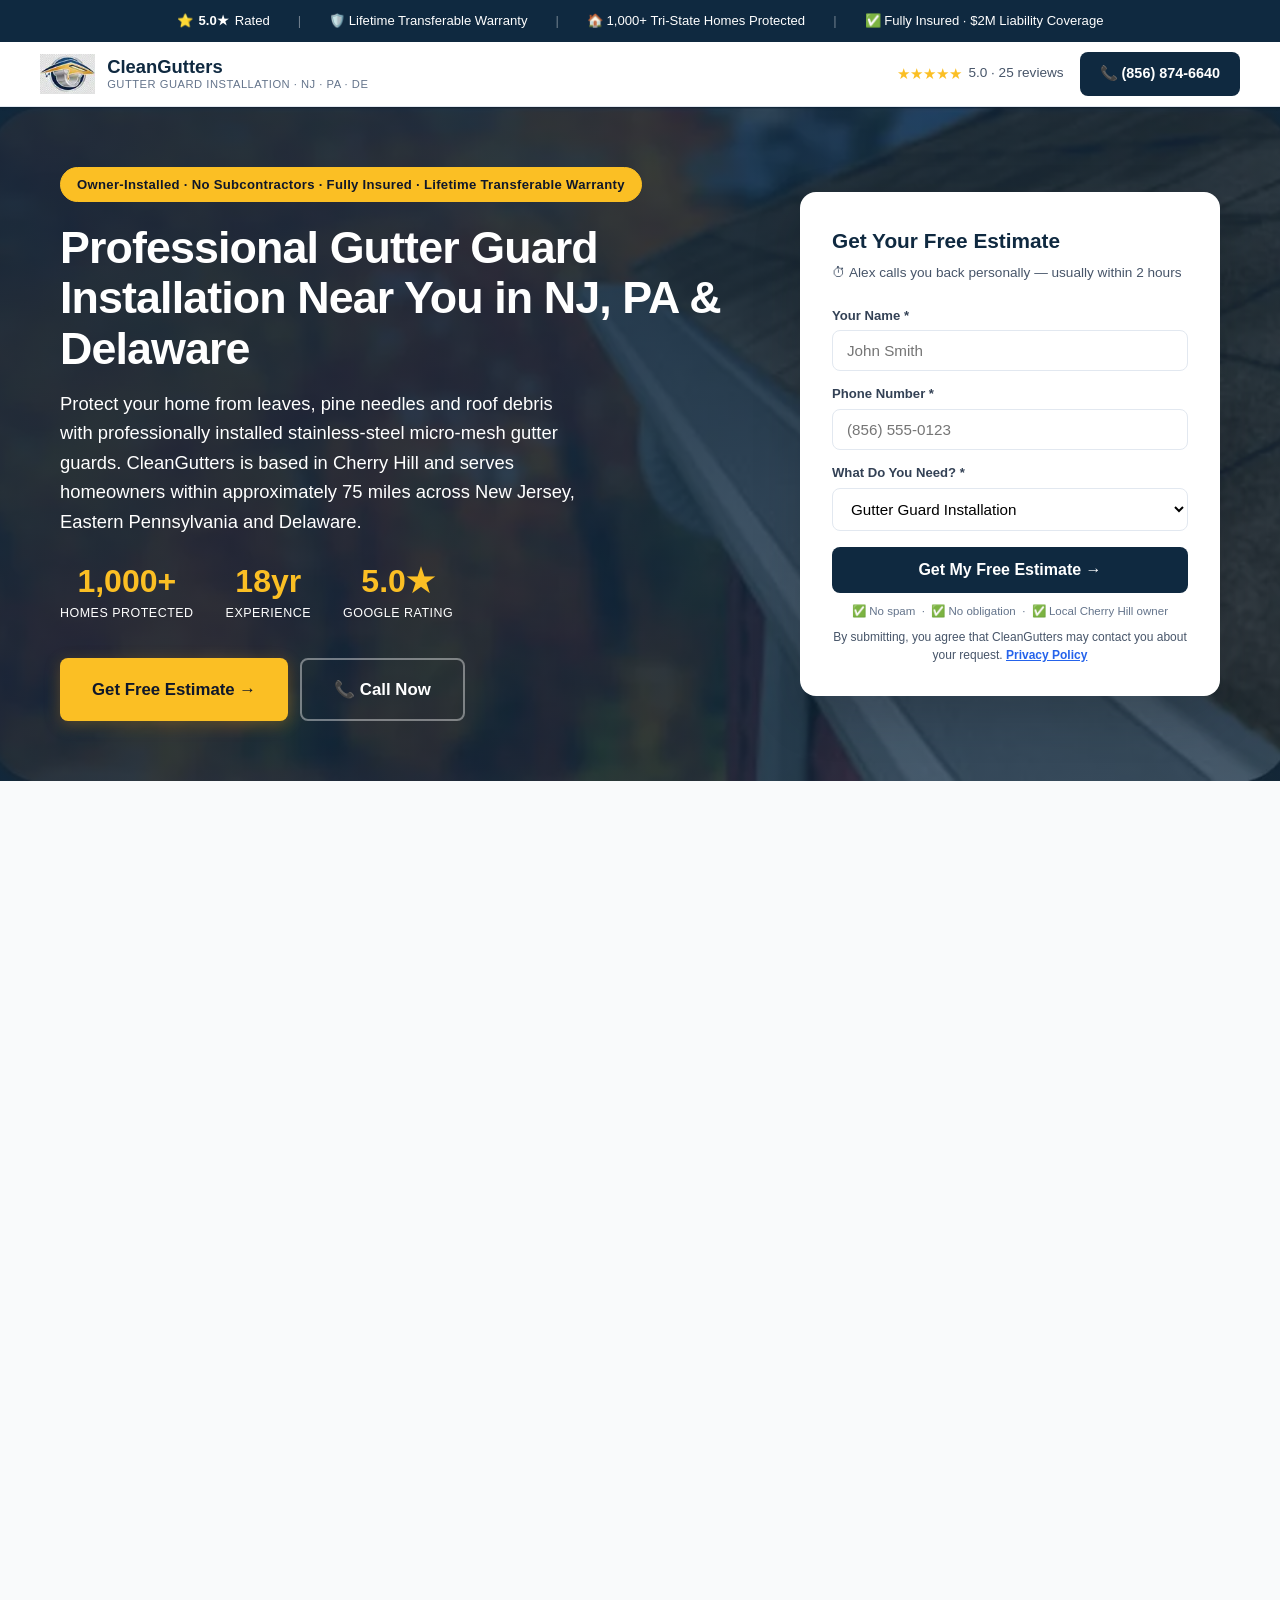
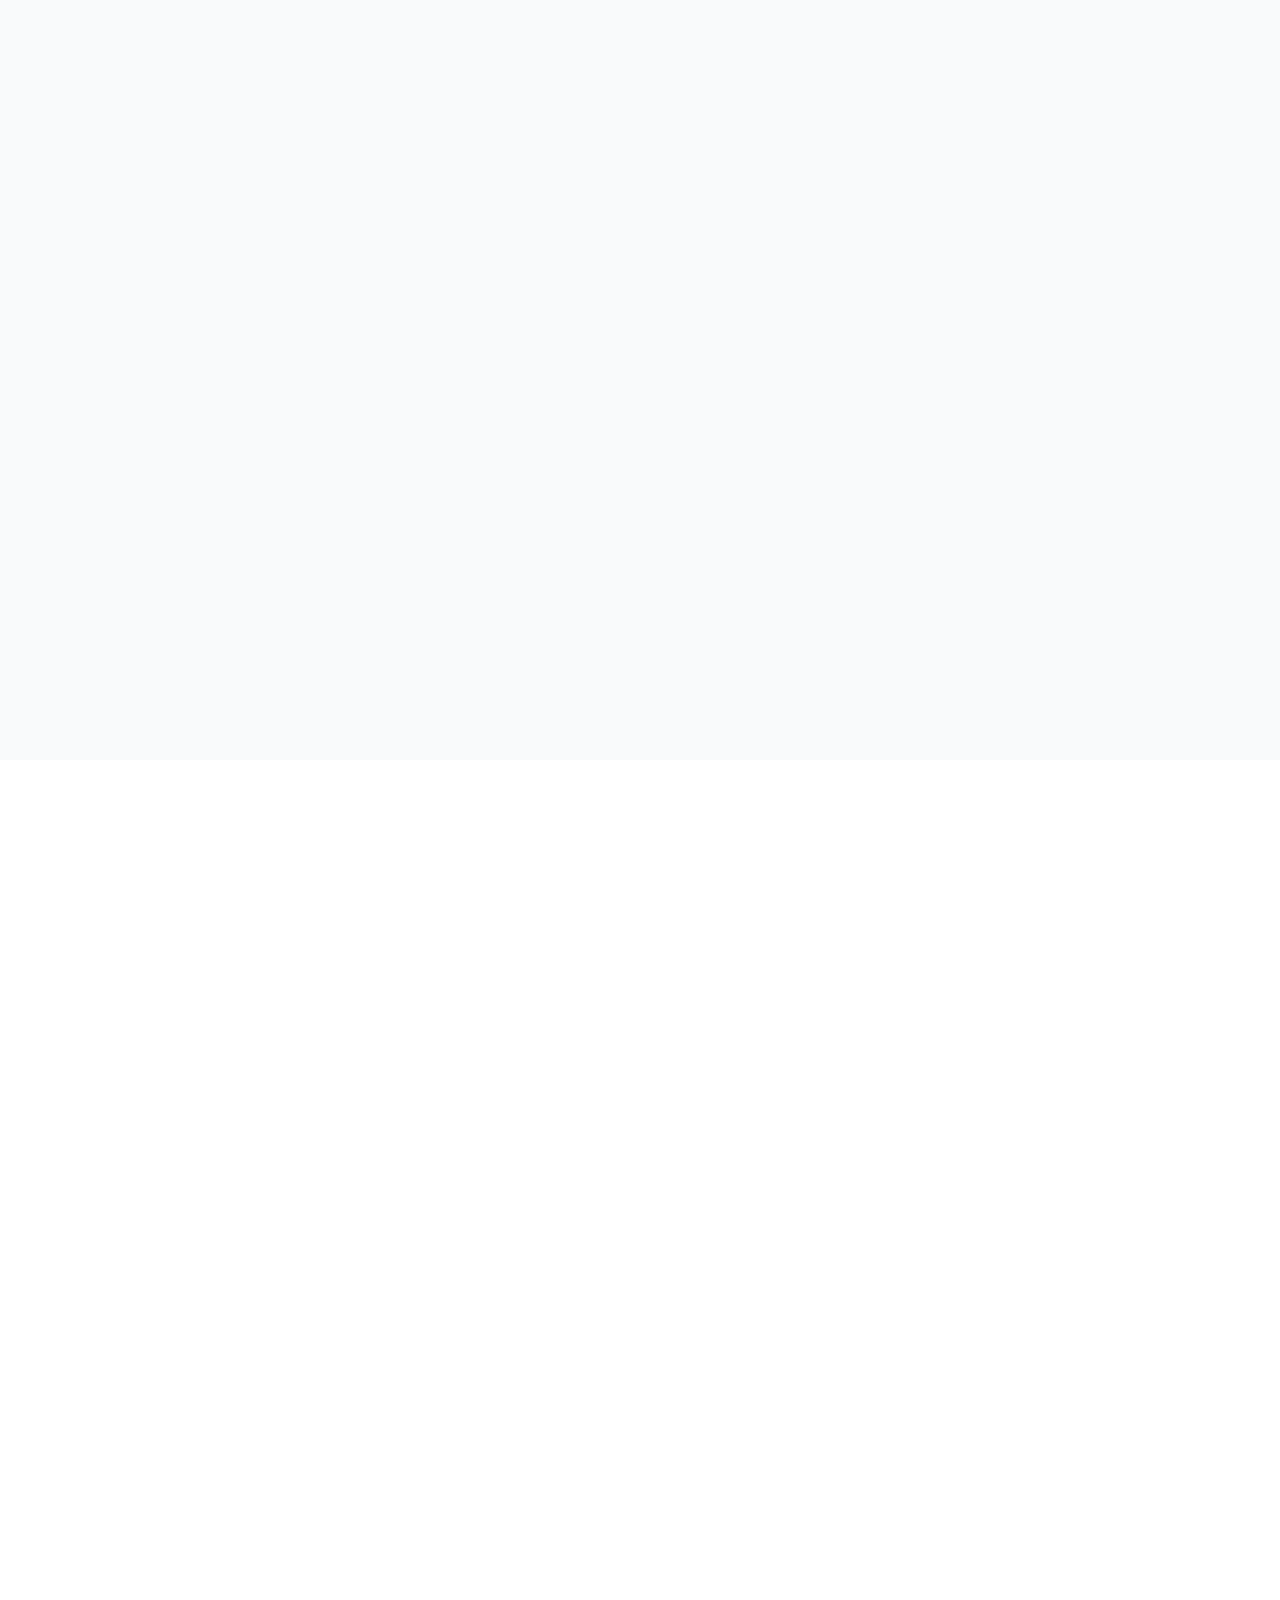
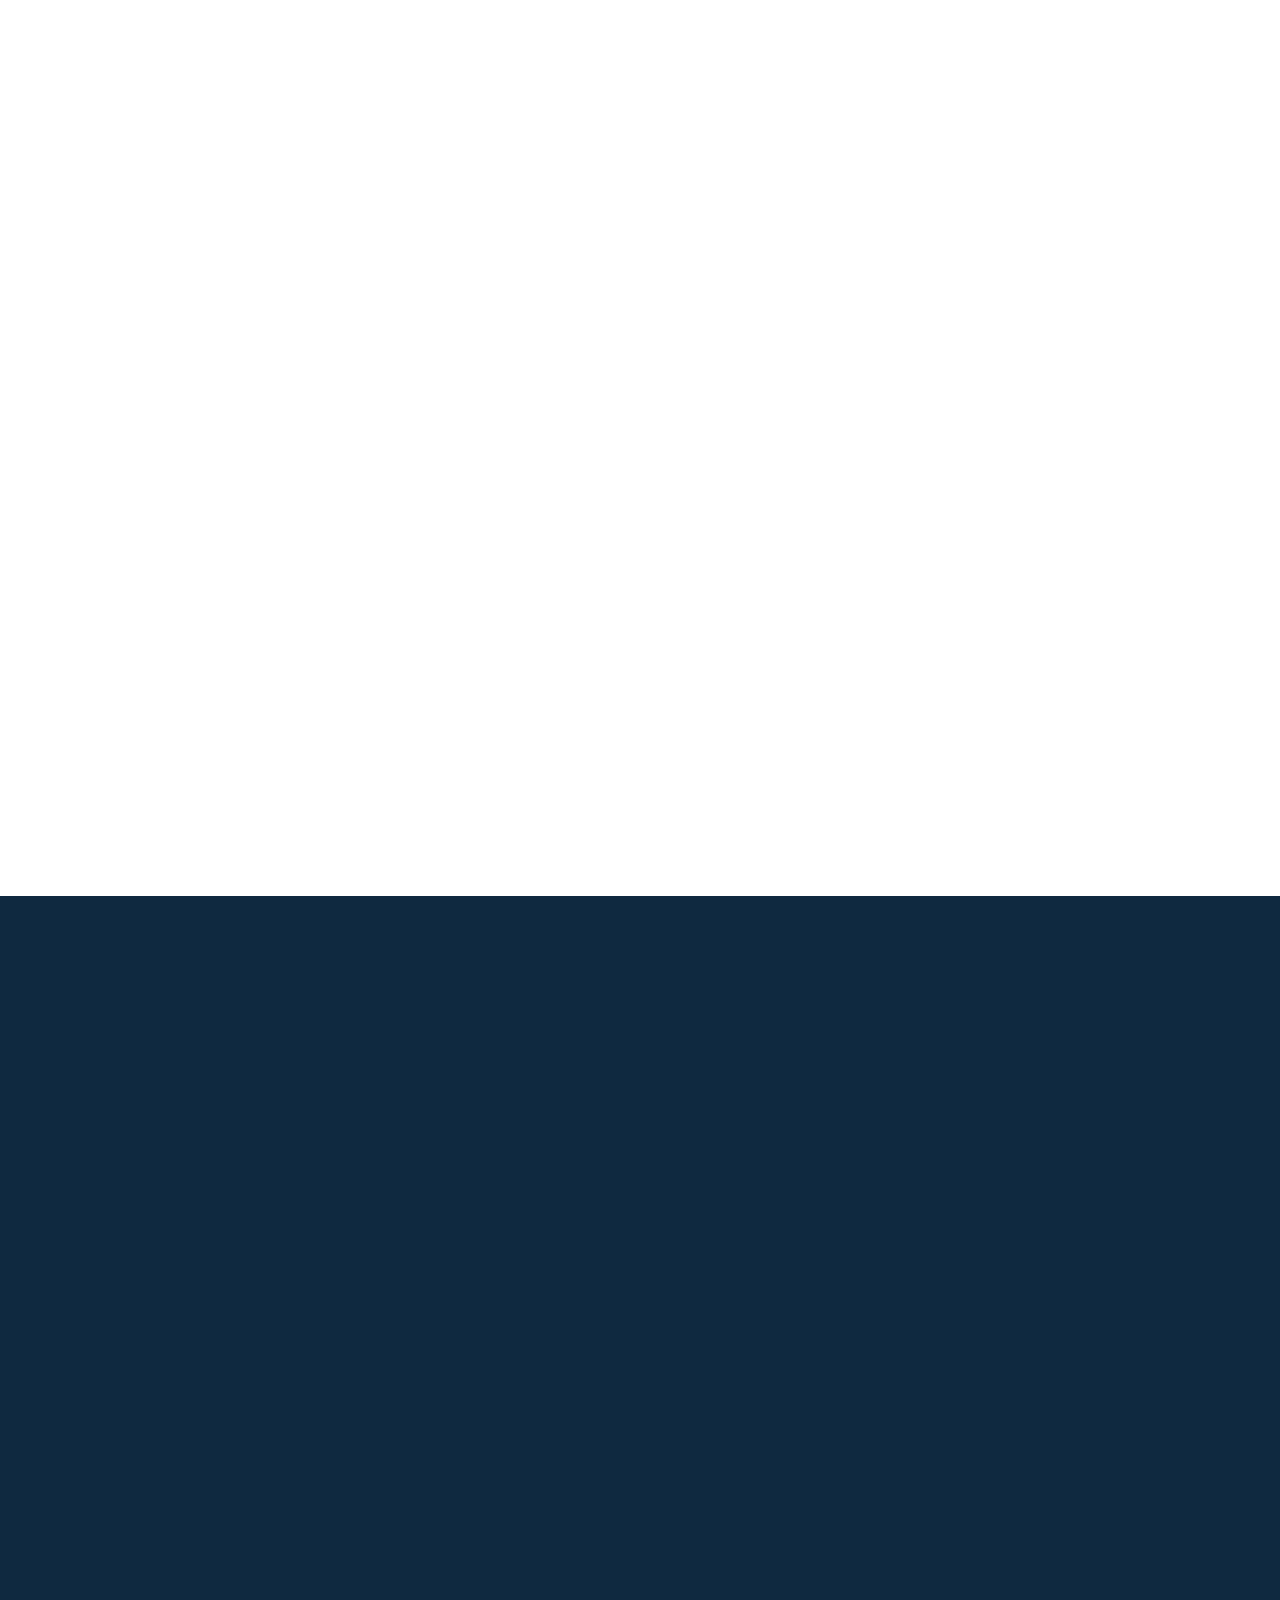
==== index.html @ b95dc34f "Add noindex follow robots directive to homepage" ====
<!DOCTYPE html>
<html lang="en">
<head>
  <meta charset="UTF-8">
  <meta name="viewport" content="width=device-width, initial-scale=1.0">
  <link rel="icon" href="/favicon.ico" sizes="any">
  <link rel="icon" type="image/png" sizes="32x32" href="/favicon-32.png">
  <link rel="icon" type="image/png" sizes="16x16" href="/favicon-16.png">
  <link rel="apple-touch-icon" href="/apple-touch-icon.png">
  <title>Gutter Guard Installation Near You | NJ, PA & DE | CleanGutters</title>
  <meta name="description" content="Owner-installed stainless-steel micro-mesh gutter guards serving NJ, Eastern PA and Delaware from Cherry Hill. Get a free, no-pressure estimate.">
  <meta name="robots" content="noindex, follow">
  <link rel="canonical" href="https://cleangutters-nj.com/">
  <!-- Preload hero image (self-hosted, WebP) -->
  <link rel="preload" as="image" href="/images/hero.webp" fetchpriority="high">
  <style>
    *, *::before, *::after { box-sizing: border-box; margin: 0; padding: 0; }
    :root {
      --navy: #0f2940;
      --navy-light: #1a3d5c;
      --blue: #2563eb;
      --blue-light: #3b82f6;
      --gold: #fbbf24;
      --gold-dark: #d97706;
      --green: #16a34a;
      --bg: #f8fafc;
      --white: #fff;
      --gray-50: #f9fafb;
      --gray-100: #f1f5f9;
      --gray-200: #e2e8f0;
      --gray-400: #94a3b8;
      --gray-500: #64748b;
      --gray-600: #475569;
      --gray-700: #334155;
      --gray-800: #1e293b;
      --gray-900: #0f172a;
      --shadow-sm: 0 1px 3px rgba(0,0,0,0.08);
      --shadow: 0 4px 12px rgba(0,0,0,0.1);
      --shadow-lg: 0 12px 32px rgba(0,0,0,0.12);
      --shadow-xl: 0 20px 50px rgba(0,0,0,0.15);
      --radius: 12px;
      --radius-lg: 16px;
    }
    html { scroll-behavior: smooth; }
    html, body { overflow-x: hidden; max-width: 100%; }
    body { font-family: 'Inter', -apple-system, BlinkMacSystemFont, 'Segoe UI', Roboto, Helvetica, Arial, sans-serif; color: var(--gray-800); background: var(--white); line-height: 1.65; -webkit-font-smoothing: antialiased; }
    /* Skip off-screen layout/paint work — biggest LCP win on mobile */
    .gallery-section, .how-section, .compare-section, .benefits-section,
    .reviews-section, .faq-section, .bottom-cta, footer, .service-areas {
      content-visibility: auto;
      contain-intrinsic-size: 1px 800px;
    }
    img { max-width: 100%; height: auto; display: block; }
    a { color: var(--blue); text-decoration: none; }

    /* ── TRUST BAR ───────────────────────────────── */
    .trust-bar { background: var(--navy); color: var(--white); padding: 10px 20px; font-size: 0.82rem; }
    .trust-bar-inner { max-width: 1200px; margin: 0 auto; display: flex; justify-content: center; align-items: center; gap: 28px; flex-wrap: wrap; }
    .trust-bar span { display: flex; align-items: center; gap: 6px; }
    .trust-bar .sep { opacity: 0.4; }

    /* ── HEADER ──────────────────────────────────── */
    .header { background: var(--white); border-bottom: 1px solid var(--gray-200); padding: 0 20px; position: sticky; top: 0; z-index: 100; box-shadow: var(--shadow-sm); }
    .header-inner { max-width: 1200px; margin: 0 auto; display: flex; justify-content: space-between; align-items: center; height: 64px; }
    .logo { display: flex; align-items: center; gap: 12px; text-decoration: none; }
    .logo img { height: 40px; width: auto; }
    .logo-text { font-weight: 800; font-size: 1.15rem; color: var(--navy); line-height: 1.2; }
    .logo-text small { display: block; font-weight: 500; font-size: 0.7rem; color: var(--gray-500); letter-spacing: 0.5px; text-transform: uppercase; }
    .header-right { display: flex; align-items: center; gap: 16px; }
    .header-reviews { display: flex; align-items: center; gap: 6px; font-size: 0.85rem; color: var(--gray-600); }
    .header-reviews .stars { color: var(--gold); font-size: 0.95rem; }
    .btn-phone { display: inline-flex; align-items: center; gap: 6px; background: var(--navy); color: var(--white); padding: 10px 20px; border-radius: 8px; font-weight: 700; font-size: 0.9rem; text-decoration: none; transition: all 0.2s; }
    .btn-phone:hover { background: var(--navy-light); transform: translateY(-1px); }

    /* ── HERO ─────────────────────────────────────── */
    .hero { position: relative; min-height: 520px; display: flex; align-items: center; overflow: hidden; }
    .hero-bg { position: absolute; inset: 0; z-index: 0; }
    .hero-bg img { width: 100%; height: 100%; object-fit: cover; }
    .hero-bg::after { content: ''; position: absolute; inset: 0; background: linear-gradient(135deg, rgba(15,41,64,0.88) 0%, rgba(15,41,64,0.72) 100%); }
    .hero-content { position: relative; z-index: 1; max-width: 1200px; margin: 0 auto; padding: 60px 20px; display: grid; grid-template-columns: 1fr 420px; gap: 48px; align-items: center; }
    .hero-left { color: var(--white); }
    .hero-badge { display: inline-flex; align-items: center; gap: 6px; background: var(--gold); border: 1px solid var(--gold); color: var(--gray-900); padding: 6px 16px; border-radius: 50px; font-size: 0.82rem; font-weight: 700; letter-spacing: 0.3px; margin-bottom: 20px; }
    .hero h1 { font-size: 2.8rem; line-height: 1.12; font-weight: 800; margin-bottom: 16px; letter-spacing: -0.02em; }
    .hero h1 em { font-style: normal; color: var(--gold); }
    .hero-sub { font-size: 1.15rem; margin-bottom: 28px; line-height: 1.6; max-width: 520px; }
    .hero-stats { display: flex; gap: 32px; margin-bottom: 32px; }
    .hero-stat { text-align: center; }
    .hero-stat-num { display: block; font-size: 2rem; font-weight: 800; color: var(--gold); line-height: 1.1; }
    .hero-stat-label { font-size: 0.78rem; text-transform: uppercase; letter-spacing: 0.5px; }
    .hero-ctas { display: flex; gap: 12px; flex-wrap: wrap; }
    .btn-primary { display: inline-flex; align-items: center; gap: 8px; background: var(--gold); color: var(--gray-900); padding: 16px 32px; border-radius: 8px; font-weight: 800; font-size: 1.05rem; text-decoration: none; transition: all 0.2s; box-shadow: 0 4px 16px rgba(245,158,11,0.3); }
    .btn-primary:hover { transform: translateY(-2px); box-shadow: 0 8px 24px rgba(245,158,11,0.4); background: var(--gold-dark); }
    .btn-outline { display: inline-flex; align-items: center; gap: 8px; background: transparent; color: var(--white); padding: 16px 32px; border-radius: 8px; font-weight: 700; font-size: 1.05rem; text-decoration: none; border: 2px solid rgba(255,255,255,0.4); transition: all 0.2s; }
    .btn-outline:hover { border-color: var(--white); background: rgba(255,255,255,0.1); }

    /* ── HERO FORM CARD ──────────────────────────── */
    .hero-form-card { background: var(--white); border-radius: var(--radius-lg); padding: 32px; box-shadow: var(--shadow-xl); }
    .hero-form-card h2 { font-size: 1.3rem; color: var(--navy); margin-bottom: 4px; }
    .hero-form-card .form-sub { font-size: 0.85rem; color: var(--gray-600); margin-bottom: 20px; }
    .hero-form-card label { display: block; font-weight: 600; color: var(--gray-700); margin-bottom: 4px; font-size: 0.82rem; }
    .hero-form-card .form-error { display: none; color: #dc2626; font-size: 0.85rem; margin-bottom: 10px; padding: 10px; background: #fef2f2; border-radius: 8px; border: 1px solid #fecaca; }
    .hero-form-card input, .hero-form-card select { width: 100%; padding: 11px 14px; border: 1.5px solid var(--gray-200); border-radius: 8px; font-size: 0.95rem; margin-bottom: 12px; font-family: inherit; transition: border-color 0.2s; background: var(--white); }
    .hero-form-card input:focus, .hero-form-card select:focus { border-color: var(--blue); outline: none; box-shadow: 0 0 0 3px rgba(37,99,235,0.1); }
    .hero-form-card button { width: 100%; padding: 14px; background: var(--navy); color: var(--white); font-size: 1rem; font-weight: 800; border: none; border-radius: 8px; cursor: pointer; transition: all 0.2s; margin-top: 4px; }
    .hero-form-card button:hover { background: var(--navy-light); }
    .hero-form-card .fine { font-size: 0.72rem; color: var(--gray-500); text-align: center; margin-top: 10px; line-height: 1.5; }
    .hero-form-card .consent { font-size: 0.75rem; color: var(--gray-600); text-align: center; margin-top: 8px; line-height: 1.5; }
    .hero-form-card .consent a { color: var(--blue); text-decoration: underline; font-weight: 600; }
    .hero-form-card .consent a:hover { color: var(--navy); }
    .form-success { display: none; text-align: center; padding: 20px; }
    .form-success .check { font-size: 2.5rem; margin-bottom: 8px; }
    .form-success h3 { color: var(--green); margin-bottom: 4px; font-size: 1.1rem; }
    .form-success p { color: var(--gray-600); font-size: 0.9rem; }

    /* ── PHOTO GALLERY ───────────────────────────── */
    .gallery-section { padding: 60px 20px; background: var(--gray-50); }
    .gallery-inner { max-width: 1200px; margin: 0 auto; }
    .section-label { display: inline-block; font-size: 0.75rem; font-weight: 700; text-transform: uppercase; letter-spacing: 1.2px; color: var(--blue); margin-bottom: 8px; }
    .section-title { font-size: 2rem; font-weight: 800; color: var(--navy); margin-bottom: 8px; line-height: 1.2; }
    .section-sub { font-size: 1.05rem; color: var(--gray-600); margin-bottom: 36px; max-width: 600px; }
    .gallery-grid { display: grid; grid-template-columns: repeat(auto-fit, minmax(260px, 1fr)); gap: 16px; }
    .gallery-card { border-radius: var(--radius); overflow: hidden; box-shadow: var(--shadow); transition: transform 0.3s, box-shadow 0.3s; position: relative; aspect-ratio: 4/3; }
    .gallery-card:hover { transform: translateY(-4px); box-shadow: var(--shadow-lg); }
    .gallery-card img { width: 100%; height: 100%; object-fit: cover; }
    .gallery-card .caption { position: absolute; bottom: 0; left: 0; right: 0; background: linear-gradient(to top, rgba(0,0,0,0.75), transparent); padding: 16px; color: var(--white); font-size: 0.85rem; font-weight: 600; }

    /* ── HOW IT WORKS ────────────────────────────── */
    .how-section { padding: 60px 20px; }
    .how-inner { max-width: 1000px; margin: 0 auto; }
    .how-grid { display: grid; grid-template-columns: repeat(3, 1fr); gap: 32px; margin-top: 36px; }
    .how-step { text-align: center; }
    .how-num { display: inline-flex; align-items: center; justify-content: center; width: 56px; height: 56px; background: var(--navy); color: var(--gold); font-size: 1.5rem; font-weight: 800; border-radius: 50%; margin-bottom: 16px; }
    .how-step h3 { font-size: 1.1rem; color: var(--navy); margin-bottom: 8px; }
    .how-step p { font-size: 0.9rem; color: var(--gray-600); }

    /* ── COMPARISON ───────────────────────────────── */
    .compare-section { padding: 60px 20px; background: var(--navy); color: var(--white); }
    .compare-inner { max-width: 900px; margin: 0 auto; }
    .compare-section .section-label { color: var(--gold); }
    .compare-section .section-title { color: var(--white); }
    .compare-section .section-sub { color: rgba(255,255,255,0.9); }
    .compare-scroll { width: 100%; overflow-x: auto; -webkit-overflow-scrolling: touch; border-radius: var(--radius); }
    .compare-table { width: 100%; border-collapse: collapse; font-size: 0.9rem; background: rgba(255,255,255,0.05); border-radius: var(--radius); overflow: hidden; backdrop-filter: blur(10px); }
    .compare-table th { background: rgba(255,255,255,0.18); color: var(--white); padding: 14px 16px; text-align: left; font-weight: 800; font-size: 0.82rem; text-transform: uppercase; letter-spacing: 0.5px; }
    .compare-table td { padding: 14px 16px; border-bottom: 1px solid rgba(255,255,255,0.08); }
    .compare-table tr:last-child td { border-bottom: none; }
    .compare-table .us { font-weight: 800; color: var(--white); background: rgba(251,191,36,0.18); }
    .compare-table .them { color: var(--white); opacity: 0.95; font-weight: 500; }
    .compare-table .check { color: #4ade80; font-weight: 700; }
    .compare-table .x { color: #fca5a5; font-weight: 700; }

    /* ── BENEFITS ─────────────────────────────────── */
    .benefits-section { padding: 60px 20px; }
    .benefits-inner { max-width: 1100px; margin: 0 auto; }
    .benefits-grid { display: grid; grid-template-columns: repeat(auto-fit, minmax(300px, 1fr)); gap: 24px; margin-top: 36px; }
    .benefit-card { background: var(--white); border-radius: var(--radius-lg); padding: 28px; box-shadow: var(--shadow-sm); border: 1px solid var(--gray-100); transition: all 0.3s; }
    .benefit-card:hover { box-shadow: var(--shadow); border-color: var(--blue-light); transform: translateY(-2px); }
    .benefit-icon { display: inline-flex; align-items: center; justify-content: center; width: 48px; height: 48px; background: var(--navy); color: var(--gold); border-radius: 12px; font-size: 1.3rem; margin-bottom: 16px; }
    .benefit-card h3 { font-size: 1.05rem; color: var(--navy); margin-bottom: 8px; font-weight: 700; }
    .benefit-card p { font-size: 0.9rem; color: var(--gray-600); line-height: 1.65; }

    /* ── TESTIMONIALS ─────────────────────────────── */
    .reviews-section { padding: 60px 20px; background: var(--gray-50); }
    .reviews-inner { max-width: 1100px; margin: 0 auto; }
    .reviews-header { display: flex; justify-content: space-between; align-items: flex-end; margin-bottom: 36px; flex-wrap: wrap; gap: 16px; }
    .reviews-grid { display: grid; grid-template-columns: repeat(auto-fit, minmax(280px, 1fr)); gap: 20px; }
    .review-card { background: var(--white); padding: 24px; border-radius: var(--radius); box-shadow: var(--shadow-sm); border: 1px solid var(--gray-100); display: flex; flex-direction: column; transition: all 0.3s; }
    .review-card:hover { box-shadow: var(--shadow); transform: translateY(-2px); }
    .review-promise-icon { font-size: 2.2rem; margin-bottom: 12px; }
    .promise-title { color: var(--navy); font-size: 1.05rem; font-weight: 800; margin-bottom: 8px; }
    .promise-body { color: var(--gray-600); font-size: 0.9rem; line-height: 1.65; flex: 1; }
    .review-stars { color: var(--gold); font-size: 1.15rem; margin-bottom: 12px; letter-spacing: 2px; }
    .review-text { color: var(--gray-700); font-size: 0.96rem; line-height: 1.6; flex: 1; margin-bottom: 14px; font-style: italic; }
    .review-author { border-top: 1px solid var(--gray-100); padding-top: 12px; }
    .review-author strong { color: var(--navy); font-size: 0.9rem; display: block; }
    .review-meta { color: var(--gray-500); font-size: 0.75rem; }
    .reviews-summary { display: flex; align-items: center; gap: 8px; font-size: 0.9rem; color: var(--gray-600); }
    .reviews-summary .stars { color: var(--gold); font-size: 1.05rem; letter-spacing: 1.5px; }
    .reviews-summary strong { color: var(--navy); font-size: 1.1rem; }
    .btn-promise-link { display: inline-block; background: var(--navy); color: var(--white); padding: 12px 24px; border-radius: 8px; font-weight: 700; font-size: 0.9rem; text-decoration: none; transition: all 0.2s; }
    .btn-promise-link:hover { background: var(--navy-light); transform: translateY(-1px); }

    /* ── FAQ ──────────────────────────────────────── */
    .faq-section { padding: 60px 20px; }
    .faq-inner { max-width: 800px; margin: 0 auto; }
    .faq-item { border-bottom: 1px solid var(--gray-200); }
    .faq-q { display: flex; justify-content: space-between; align-items: center; padding: 18px 0; cursor: pointer; font-weight: 700; color: var(--navy); font-size: 1rem; user-select: none; }
    .faq-q::after { content: '+'; font-size: 1.4rem; color: var(--gray-600); transition: transform 0.2s; }
    .faq-q:focus-visible { outline: 2px solid var(--blue); outline-offset: 4px; border-radius: 4px; }
    a:focus-visible, button:focus-visible, input:focus-visible, select:focus-visible { outline: 2px solid var(--blue); outline-offset: 2px; }
    .skip-link:focus, .skip-link:focus-visible { left: 8px !important; top: 8px !important; }
    .faq-item.open .faq-q::after { transform: rotate(45deg); }
    .faq-a { max-height: 0; overflow: hidden; transition: max-height 0.3s ease; }
    .faq-a-inner { padding: 0 0 18px; font-size: 0.92rem; color: var(--gray-600); line-height: 1.7; }

    /* ── BOTTOM CTA ──────────────────────────────── */
    .bottom-cta { padding: 60px 20px; background: linear-gradient(135deg, var(--navy) 0%, var(--navy-light) 100%); color: var(--white); text-align: center; }
    .bottom-cta h2 { font-size: 2rem; margin-bottom: 12px; }
    .bottom-cta p { font-size: 1.05rem; margin-bottom: 28px; max-width: 500px; margin-left: auto; margin-right: auto; }
    .bottom-cta .hero-ctas { justify-content: center; }

    /* ── FOOTER ───────────────────────────────────── */
    footer { background: var(--gray-900); color: var(--gray-200); padding: 36px 20px; font-size: 0.85rem; }
    .footer-inner { max-width: 1200px; margin: 0 auto; display: flex; justify-content: space-between; align-items: center; flex-wrap: wrap; gap: 20px; }
    footer a { color: var(--gold); text-decoration: none; font-weight: 600; transition: color 0.2s; }
    footer a:hover { color: var(--white); text-decoration: underline; }
    footer .footer-sep { color: var(--gray-500); margin: 0 8px; }

    /* ── MOBILE ───────────────────────────────────── */
    .mobile-cta { display: none; position: fixed; bottom: 0; left: 0; right: 0; z-index: 200; background: var(--navy); padding: 10px 16px; box-shadow: 0 -4px 16px rgba(0,0,0,0.2); }
    .mobile-cta-inner { display: flex; gap: 8px; }
    .mobile-cta a { flex: 1; text-align: center; padding: 14px; border-radius: 8px; text-decoration: none; font-weight: 800; font-size: 0.92rem; }
    .mobile-cta .btn-m-call { background: var(--navy); color: var(--white); }
    .mobile-cta .btn-m-form { background: var(--gold); color: var(--gray-900); }

    @media (max-width: 900px) {
      .hero-content { grid-template-columns: 1fr; padding: 40px 20px; }
      .hero h1 { font-size: 2rem; }
      .hero-stats { gap: 20px; }
      .how-grid { grid-template-columns: 1fr; gap: 24px; }
      .header-reviews { display: none; }
    }
    @media (max-width: 768px) {
      .mobile-cta { display: block; }
      body { padding-bottom: 80px; }
      .hero { min-height: auto; }
      .hero-content { display: flex; flex-direction: column; gap: 24px; padding: 24px 16px 32px; }
      /* Form FIRST on mobile so it's above the fold */
      .hero-form-card { order: 1; padding: 22px; }
      .hero-left { order: 2; }
      .hero h1 { font-size: 1.7rem; margin-bottom: 10px; }
      .hero-badge { margin-bottom: 14px; }
      .hero-sub { font-size: 1rem; margin-bottom: 18px; }
      .hero-stats { gap: 18px; margin-bottom: 0; }
      .hero-ctas { display: none; }  /* sticky mobile bar + form cover CTAs */
      .trust-bar-inner { gap: 16px; font-size: 0.75rem; }
      .reviews-header { flex-direction: column; align-items: flex-start; }
      .gallery-grid { grid-template-columns: 1fr 1fr; }
      .footer-inner { flex-direction: column; text-align: center; }
      /* Comparison table: shrink to fit mobile, no page overflow */
      .compare-table { font-size: 0.74rem; min-width: 0; }
      .compare-table th, .compare-table td { padding: 9px 8px; }
      /* Header sizing fix on mobile */
      .header { padding: 0 12px; }
      .header-inner { height: 58px; gap: 8px; }
      .logo { gap: 8px; }
      .logo img { height: 32px; }
      .logo-text { font-size: 0.95rem; }
      .logo-text small { font-size: 0.6rem; letter-spacing: 0.3px; }
      .btn-phone { padding: 8px 12px; font-size: 0.82rem; white-space: nowrap; gap: 4px; }
    }
    @media (max-width: 480px) {
      .gallery-grid { grid-template-columns: 1fr; }
      .benefits-grid { grid-template-columns: 1fr; }
      .reviews-grid { grid-template-columns: 1fr; }
      .logo-text { font-size: 0.88rem; }
      .btn-phone { padding: 7px 10px; font-size: 0.78rem; }
      .trust-bar { font-size: 0.72rem; }
    }
  </style>
  <!-- Google Ads conversion tracking (gtag.js) — loaded after LCP via requestIdleCallback -->
  <script>
    window.dataLayer = window.dataLayer || [];
    function gtag(){dataLayer.push(arguments);}
    gtag('js', new Date());
    gtag('config', 'AW-18146670851', { send_page_view: false });
    gtag('config', 'G-E7NG44429T');
    function loadGtag() {
      var s = document.createElement('script');
      s.async = true;
      s.src = 'https://www.googletagmanager.com/gtag/js?id=AW-18146670851';
      document.head.appendChild(s);
    }
    if ('requestIdleCallback' in window) {
      requestIdleCallback(loadGtag, { timeout: 2500 });
    } else {
      setTimeout(loadGtag, 1500);
    }
    // Fire page view after gtag loads
    window.addEventListener('load', () => setTimeout(() => gtag('event', 'page_view'), 500));
  </script>
  <!-- Inter font: system font stack only (saves 750ms FCP vs Google Fonts CDN) -->


  <!-- LocalBusiness Schema (Google rich results / local SEO / ad quality) -->
  <script type="application/ld+json">
  {
    "@context": "https://schema.org",
    "@type": "RoofingContractor",
    "@id": "https://cleangutters-nj.com/#business",
    "name": "CleanGutters",
    "legalName": "CleanGutters Lighting",
    "alternateName": "CleanGutters",
    "image": "https://cleangutters-nj.com/images/logo.webp",
    "logo": "https://cleangutters-nj.com/images/logo.webp",
    "url": "https://cleangutters-nj.com",
    "telephone": "+1-856-874-6640",
    "email": "cleangutters2008@gmail.com",
    "description": "Locally owned gutter guard installation serving New Jersey, Eastern Pennsylvania, and Delaware. Owner-installed stainless-steel micro-mesh gutter guards with a lifetime transferable warranty.",
    "priceRange": "$$",
    "address": {
      "@type": "PostalAddress",
      "streetAddress": "132 Cherry Parke",
      "addressLocality": "Cherry Hill",
      "addressRegion": "NJ",
      "postalCode": "08002",
      "addressCountry": "US"
    },
    "geo": {
      "@type": "GeoCoordinates",
      "latitude": 39.9268,
      "longitude": -75.0305
    },
    "areaServed": [
      { "@type": "AdministrativeArea", "name": "New Jersey" },
      { "@type": "AdministrativeArea", "name": "Eastern Pennsylvania" },
      { "@type": "AdministrativeArea", "name": "Delaware" }
    ],
    "openingHoursSpecification": [
      {
        "@type": "OpeningHoursSpecification",
        "dayOfWeek": ["Monday","Tuesday","Wednesday","Thursday","Friday","Saturday"],
        "opens": "07:00",
        "closes": "19:00"
      }
    ],
    "founder": {
      "@type": "Person",
      "name": "Alex Wasco",
      "jobTitle": "Owner & Installer",
      "description": "18 years of professional gutter guard and exterior lighting experience."
    },
    "hasOfferCatalog": {
      "@type": "OfferCatalog",
      "name": "Gutter Guard Services",
      "itemListElement": [
        {
          "@type": "Offer",
          "itemOffered": {
            "@type": "Service",
            "name": "Gutter Guard Installation",
            "description": "Stainless steel micro mesh gutter guard installation with lifetime transferable warranty"
          }
        },
        {
          "@type": "Offer",
          "itemOffered": {
            "@type": "Service",
            "name": "Free In-Home Gutter Assessment",
            "description": "No-pressure in-home assessment and quote"
          }
        }
      ]
    },
    "aggregateRating": {
      "@type": "AggregateRating",
      "ratingValue": "5.0",
      "reviewCount": "25",
      "bestRating": "5",
      "worstRating": "1"
    },
    "sameAs": ["https://g.page/r/CQgr69prO1cLEAE"]
  }
  </script>

  <!-- FAQ Schema (Google rich results) -->
  <script type="application/ld+json">
  {
    "@context": "https://schema.org",
    "@type": "FAQPage",
    "mainEntity": [
      {
        "@type": "Question",
        "name": "How much does professional gutter guard installation cost?",
        "acceptedAnswer": {
          "@type": "Answer",
          "text": "The price depends on the home's gutter length, roofline, gutter condition and installation requirements. CleanGutters provides a free in-home assessment with a written quote, so homeowners can compare the complete installed price without pressure or surprise add-ons."
        }
      },
      {
        "@type": "Question",
        "name": "Do gutter guards actually work in heavy rain?",
        "acceptedAnswer": {
          "@type": "Answer",
          "text": "Our stainless-steel micro-mesh is designed to handle heavy rain. We've installed on homes across NJ, PA and Delaware exposed to Nor'easters and tropical storms. During your free assessment, Alex can show you how the system works and whether it's right for your home."
        }
      },
      {
        "@type": "Question",
        "name": "Will you need to replace my existing gutters?",
        "acceptedAnswer": {
          "@type": "Answer",
          "text": "No. Our guards install directly onto your existing gutters in most cases. During the free assessment, Alex will inspect your gutters and let you know if they're in good shape for guard installation."
        }
      },
      {
        "@type": "Question",
        "name": "How does CleanGutters compare to LeafFilter?",
        "acceptedAnswer": {
          "@type": "Answer",
          "text": "CleanGutters is a locally owned company where the owner installs every job personally. We use stainless-steel micro-mesh gutter guards and offer a lifetime transferable warranty. We invite homeowners to compare features, warranty terms and installed pricing during a free in-home assessment."
        }
      },
      {
        "@type": "Question",
        "name": "What if my gutters clog after installation?",
        "acceptedAnswer": {
          "@type": "Answer",
          "text": "Our micro-mesh system is designed to help prevent debris-related clogs. If a covered problem occurs, CleanGutters will respond according to the written warranty provided with the installation. The warranty is transferable to the next homeowner."
        }
      },
      {
        "@type": "Question",
        "name": "How long does installation take?",
        "acceptedAnswer": {
          "@type": "Answer",
          "text": "Most homes are completed in one day. Alex works efficiently and leaves your property clean. You don't need to be home for the entire installation — just the initial walkthrough and final inspection."
        }
      },
      {
        "@type": "Question",
        "name": "Do you offer financing?",
        "acceptedAnswer": {
          "@type": "Answer",
          "text": "We offer flexible payment plans so you can protect your home now and pay over time. Ask about financing options during your free estimate."
        }
      }
    ]
  }
  </script>
</head>
<body>

  <a href="#form" class="skip-link" style="position:absolute;left:-9999px;top:0;background:var(--navy);color:var(--white);padding:8px 16px;z-index:9999;transition:none;">Skip to form</a>
  <a href="#main-content" class="skip-link" style="position:absolute;left:-9999px;top:0;background:var(--navy);color:var(--white);padding:8px 16px;z-index:9999;">Skip to main content</a>

  <main id="main-content">

  <!-- Trust Bar -->
  <div class="trust-bar">
    <div class="trust-bar-inner">
      <span>⭐ <strong>5.0★</strong> Rated</span>
      <span class="sep">|</span>
      <span>🛡️ Lifetime Transferable Warranty</span>
      <span class="sep">|</span>
      <span>🏠 1,000+ Tri-State Homes Protected</span>
      <span class="sep">|</span>
      <span>✅ Fully Insured · $2M Liability Coverage</span>
    </div>
  </div>

  <!-- Header -->
  <div class="header">
    <div class="header-inner">
      <a href="/" class="logo">
        <img src="/images/logo.webp" alt="CleanGutters professional gutter guard installation" width="40" height="40">
        <div class="logo-text">CleanGutters<small>Gutter Guard Installation · NJ · PA · DE</small></div>
      </a>
      <div class="header-right">
        <div class="header-reviews">
          <span class="stars">★★★★★</span>
          <span>5.0 · 25 reviews</span>
        </div>
        <a href="tel:8568746640" class="btn-phone">📞 (856) 874-6640</a>
      </div>
    </div>
  </div>

  <!-- Hero -->
  <section class="hero">
    <div class="hero-bg">
      <picture>
        <source srcset="/images/hero.webp" type="image/webp">
        <img src="/images/hero-opt.jpg" alt="CleanGutters completed gutter guard installation on a New Jersey home" width="1200" height="900" fetchpriority="high">
      </picture>
    </div>
    <div class="hero-content">
      <div class="hero-left">
        <div class="hero-badge">Owner-Installed · No Subcontractors · Fully Insured · Lifetime Transferable Warranty</div>
        <h1>Professional Gutter Guard Installation Near You in NJ, PA &amp; Delaware</h1>
        <p class="hero-sub">Protect your home from leaves, pine needles and roof debris with professionally installed stainless-steel micro-mesh gutter guards. CleanGutters is based in Cherry Hill and serves homeowners within approximately 75 miles across New Jersey, Eastern Pennsylvania and Delaware.</p>
        <div class="hero-stats">
          <div class="hero-stat">
            <span class="hero-stat-num">1,000+</span>
            <span class="hero-stat-label">Homes Protected</span>
          </div>
          <div class="hero-stat">
            <span class="hero-stat-num">18yr</span>
            <span class="hero-stat-label">Experience</span>
          </div>
          <div class="hero-stat">
            <span class="hero-stat-num">5.0★</span>
            <span class="hero-stat-label">Google Rating</span>
          </div>
        </div>
        <div class="hero-ctas">
          <a href="#form" class="btn-primary">Get Free Estimate →</a>
          <a href="tel:8568746640" class="btn-outline">📞 Call Now</a>
        </div>
      </div>
      <div class="hero-form-card" id="form">
        <h2>Get Your Free Estimate</h2>
        <p class="form-sub">⏱ Alex calls you back personally — usually within 2 hours</p>
        <form id="leadForm">
          <label for="name">Your Name *</label>
          <input type="text" id="name" name="name" autocomplete="name" required placeholder="John Smith">
          <label for="phone">Phone Number *</label>
          <input type="tel" id="phone" name="phone" inputmode="tel" autocomplete="tel" required placeholder="(856) 555-0123">
          <label for="service">What Do You Need? *</label>
          <select id="service" name="service" required>
            <option value="gutter-protection">Gutter Guard Installation</option>
            <option value="gutter-cleaning">Gutter Cleaning</option>
            <option value="new-gutters">New Gutters</option>
            <option value="gutter-repair">Gutter Repair</option>
            <option value="new-downspouts">New Downspouts</option>
            <option value="outdoor-lighting">Permanent Outdoor Lighting</option>
            <option value="all-gutter-services">All Gutter Services</option>
            <option value="other">Other / Not Sure</option>
          </select>
          <button type="submit">Get My Free Estimate →</button>
          <p class="fine">✅ No spam &nbsp;·&nbsp; ✅ No obligation &nbsp;·&nbsp; ✅ Local Cherry Hill owner</p>
          <p class="consent">By submitting, you agree that CleanGutters may contact you about your request. <a href="/privacy">Privacy Policy</a></p>
        <div class="form-error" id="formError" role="alert" aria-live="polite"></div>
        </form>
        <div class="form-success" id="formSuccess">
          <div class="check">✅</div>
          <h3>Request Received!</h3>
          <p>Alex will call you within 2 hours. Need us sooner? <a href="tel:8568746640"><strong>(856) 874-6640</strong></a></p>
        </div>
      </div>
    </div>
  </section>

  <!-- Photo Gallery -->
  <section class="gallery-section">
    <div class="gallery-inner">
      <span class="section-label">Our Work</span>
      <h2 class="section-title">Real Installations. Real Local Homes.</h2>
      <p class="section-sub">Actual micro mesh installs from a recent job — done by Alex personally, never subcontractors.</p>
      <div class="gallery-grid">
        <div class="gallery-card">
          <picture><source srcset="/images/realwork-1.webp" type="image/webp"><img src="/images/realwork-1-opt.jpg" alt="Micro mesh gutter guard installed along roof eave above patio" loading="lazy" width="600" height="450"></picture>
          <div class="caption">Micro Mesh Guard Along the Eave</div>
        </div>
        <div class="gallery-card">
          <picture><source srcset="/images/realwork-2.webp" type="image/webp"><img src="/images/realwork-2-opt.jpg" alt="Completed micro mesh gutter guard run on a local home" loading="lazy" width="600" height="450"></picture>
          <div class="caption">Clean Finished Run</div>
        </div>
        <div class="gallery-card">
          <picture><source srcset="/images/realwork-3.webp" type="image/webp"><img src="/images/realwork-3-opt.jpg" alt="Stainless micro mesh gutter guard installed on home gutter" loading="lazy" width="600" height="450"></picture>
          <div class="caption">Micro Mesh, Edge to Edge</div>
        </div>
        <div class="gallery-card">
          <picture><source srcset="/images/realwork-4.webp" type="image/webp"><img src="/images/realwork-4-opt.jpg" alt="Gutter guard installation in progress on a local home" loading="lazy" width="600" height="450"></picture>
          <div class="caption">On the Job — Cherry Hill Area</div>
        </div>
      </div>

      <!-- Lazy YouTube facade: loads the iframe only on click (keeps PageSpeed 100) -->
      <div class="video-wrap" style="max-width:720px;margin:36px auto 0;">
        <p class="section-sub" style="margin-bottom:14px;">See the micro-mesh guards we install up close — debris stays out, water flows through.</p>
        <div id="ytFacade" style="position:relative;padding-bottom:56.25%;height:0;border-radius:12px;overflow:hidden;cursor:pointer;background:#000;">
          <img src="https://i.ytimg.com/vi/DqjxzpiUlao/hqdefault.jpg" alt="Watch: micro-mesh gutter guard in action" loading="lazy" width="720" height="405" style="position:absolute;top:0;left:0;width:100%;height:100%;object-fit:cover;opacity:.85;">
          <span aria-hidden="true" style="position:absolute;top:50%;left:50%;transform:translate(-50%,-50%);width:68px;height:48px;background:rgba(0,0,0,.7);border-radius:12px;display:flex;align-items:center;justify-content:center;"><span style="border-style:solid;border-width:11px 0 11px 19px;border-color:transparent transparent transparent #fff;margin-left:4px;"></span></span>
        </div>
        <p style="font-size:.8rem;color:var(--gray-500,#888);margin-top:8px;">Product shown: stainless micro-mesh leaf protection we professionally install.</p>
      </div>
    </div>
  </section>

  <!-- How It Works -->
  <section class="how-section">
    <div class="how-inner" style="text-align:center;">
      <span class="section-label">Simple Process</span>
      <h2 class="section-title">How It Works</h2>
      <p class="section-sub" style="margin:8px auto 0;">From first call to lifetime protection — in three easy steps.</p>
      <div class="how-grid">
        <div class="how-step">
          <div class="how-num">1</div>
          <h3>Free Home Assessment</h3>
          <p>Alex can visit your home today or tomorrow, inspect your gutters, and provide a no-pressure quote before the next storm does more damage.</p>
        </div>
        <div class="how-step">
          <div class="how-num">2</div>
          <h3>Professional Installation</h3>
          <p>Owner-installed in one day. No mess left behind. Your existing gutters stay — we add guards on top.</p>
        </div>
        <div class="how-step">
          <div class="how-num">3</div>
          <h3>Lifetime Protection</h3>
          <p>Reduce recurring gutter cleaning with professionally installed micro-mesh protection backed by a transferable warranty.</p>
        </div>
      </div>
    </div>
  </section>

  <!-- Comparison -->
  <section class="compare-section">
    <div class="compare-inner">
      <span class="section-label">Why Us</span>
      <h2 class="section-title">What You Get With CleanGutters</h2>
      <p class="section-sub">Locally owned, owner-installed gutter guard service with a lifetime transferable warranty.</p>
      <div class="compare-scroll">
      <table class="compare-table">
        <thead>
          <tr><th>Feature</th><th class="us">CleanGutters</th></tr>
        </thead>
        <tbody>
          <tr><td>Installation</td><td class="us">Installed personally by the owner</td></tr>
          <tr><td>Product</td><td class="us">Stainless-steel micro-mesh gutter protection</td></tr>
          <tr><td>Service area</td><td class="us">NJ, Eastern PA and Delaware</td></tr>
          <tr><td>Estimate</td><td class="us">Free, no-pressure home assessment</td></tr>
          <tr><td>Insurance</td><td class="us">Fully insured with $2 million liability coverage</td></tr>
          <tr><td>Warranty</td><td class="us">Lifetime transferable warranty</td></tr>
          <tr><td>Experience</td><td class="us">18 years of gutter experience</td></tr>
        </tbody>
      </table>
      </div>
    </div>
  </section>

  <!-- Benefits -->
  <section class="benefits-section">
    <div class="benefits-inner">
      <span class="section-label">Protection</span>
      <h2 class="section-title">Benefits of Professionally Installed Gutter Guards</h2>
      <p class="section-sub">Professionally installed micro-mesh gutter guards help reduce debris buildup, support proper water flow and minimize recurring gutter maintenance.</p>
      <div class="benefits-grid">
        <div class="benefit-card">
          <div class="benefit-icon">🛡️</div>
          <h3>Stainless-Steel Micro-Mesh</h3>
          <p>Fine stainless-steel micro-mesh helps block leaves, pine needles, shingle grit and other roof debris while allowing rainwater to enter the gutter.</p>
        </div>
        <div class="benefit-card">
          <div class="benefit-icon">🏠</div>
          <h3>Supports Proper Water Drainage</h3>
          <p>Keeping gutters and downspouts clear helps move rainwater away from vulnerable areas around the home.</p>
        </div>
        <div class="benefit-card">
          <div class="benefit-icon">🪜</div>
          <h3>Less Recurring Gutter Cleaning</h3>
          <p>Reduce the need for frequent gutter cleaning and the associated need to climb ladders.</p>
        </div>
        <div class="benefit-card">
          <div class="benefit-icon">🐿️</div>
          <h3>Helps Keep Debris and Pests Out</h3>
          <p>A covered gutter system can help discourage leaves, nesting material and pests from entering the gutter.</p>
        </div>
        <div class="benefit-card">
          <div class="benefit-icon">💰</div>
          <h3>Transferable Protection</h3>
          <p>The transferable warranty can remain with the home when ownership changes, subject to the written warranty terms.</p>
        </div>
        <div class="benefit-card">
          <div class="benefit-icon">🌧️</div>
          <h3>Designed for Tri-State Weather</h3>
          <p>Professionally installed for homes exposed to heavy rain, falling leaves, pine needles and seasonal weather across the tri-state area.</p>
        </div>
      </div>
    </div>
  </section>

  <!-- Real Google Reviews -->
  <section class="reviews-section">
    <div class="reviews-inner">
      <div class="reviews-header">
        <div>
          <span class="section-label">Real Google Reviews</span>
          <h2 class="section-title">What Neighbors Are Saying</h2>
        </div>
        <div class="reviews-summary">
          <span class="stars">★★★★★</span>
          <strong>5.0</strong> out of 5 stars · 25 Google reviews
        </div>
      </div>
      <div class="reviews-grid">
        <div class="review-card">
          <div class="review-stars">★★★★★</div>
          <p class="review-text">"Got my gutters replaced and with new gutter guards. Looks great and no more cleanings."</p>
          <div class="review-author">
            <strong>Pat L.</strong>
            <span class="review-meta">Google Review · 3 weeks ago</span>
          </div>
        </div>
        <div class="review-card">
          <div class="review-stars">★★★★★</div>
          <p class="review-text">"They did a great job! No more climbing ladders. I had a close call and that was it for me. Clean Gutters and Lighting solved my clogged gutter problem. Thanks guys. — MC"</p>
          <div class="review-author">
            <strong>Mike C.</strong>
            <span class="review-meta">Google Review · 3 weeks ago</span>
          </div>
        </div>
        <div class="review-card">
          <div class="review-stars">★★★★★</div>
          <p class="review-text">"Really had a positive experience! The service was 10/10, Alex knew his craft in and out. Got my gutters cleaned a few times, and recently decided to upgrade to gutter guards. Highly recommended!"</p>
          <div class="review-author">
            <strong>Luca T.</strong>
            <span class="review-meta">Local Guide · Google Review · 10 months ago</span>
          </div>
        </div>
        <div class="review-card">
          <div class="review-stars">★★★★★</div>
          <p class="review-text">"Couldn't be happier with the service from CleanGutters! From the moment I called, they were friendly, professional, and quick to schedule me in. The team arrived right on time, worked efficiently, and left my gutters spotless. Rainwater flows perfectly now. Highly recommend!"</p>
          <div class="review-author">
            <strong>Samantha T.</strong>
            <span class="review-meta">Local Guide · Google Review · 10 months ago</span>
          </div>
        </div>
      </div>
      <div style="text-align:center; margin-top:48px;">
        <p style="color:var(--gray-500); font-size:0.95rem; margin-bottom:24px;">Read our verified Google reviews on our Business Profile.</p>
        <div style="display:flex; flex-wrap:wrap; justify-content:center; gap:16px; align-items:center;">
          <a href="https://g.page/r/CQgr69prO1cLEAE" target="_blank" rel="noopener" class="btn-promise-link">Read Our Google Reviews →</a>
          <span style="color:var(--gray-400); font-weight:300; opacity:0.7;">|</span>
          <a href="https://g.page/r/CQgr69prO1cLEAE/review" target="_blank" rel="noopener" class="btn-promise-link">Leave Us a Review →</a>
        </div>
      </div>
    </div>
  </section>

  <!-- FAQ -->
  <section class="faq-section">
    <div class="faq-inner">
      <span class="section-label">Questions</span>
      <h2 class="section-title" style="text-align:center;">Frequently Asked Questions</h2>
      <div style="margin-top:32px;">
        <div class="faq-item open">
          <div class="faq-q">How much does professional gutter guard installation cost?</div>
          <div class="faq-a"><div class="faq-a-inner">The price depends on the home's gutter length, roofline, gutter condition and installation requirements. CleanGutters provides a free in-home assessment with a written quote, so homeowners can compare the complete installed price without pressure or surprise add-ons.</div></div>
        </div>
        <div class="faq-item">
          <div class="faq-q">Do gutter guards actually work in heavy rain?</div>
          <div class="faq-a"><div class="faq-a-inner">Our stainless-steel micro-mesh is designed to handle heavy rain. We've installed on homes across NJ, PA and Delaware exposed to Nor'easters and tropical storms. During your free assessment, Alex can show you how the system works and whether it's right for your home.</div></div>
        </div>
        <div class="faq-item">
          <div class="faq-q">Will you need to replace my existing gutters?</div>
          <div class="faq-a"><div class="faq-a-inner">No. Our guards install directly onto your existing gutters in most cases. During the free assessment, Alex will inspect your gutters and let you know if they're in good shape for guard installation.</div></div>
        </div>
        <div class="faq-item">
          <div class="faq-q">How does CleanGutters compare to LeafFilter?</div>
          <div class="faq-a"><div class="faq-a-inner">CleanGutters is a locally owned company where the owner installs every job personally. We use stainless-steel micro-mesh gutter guards and offer a lifetime transferable warranty. We invite homeowners to compare features, warranty terms and installed pricing during a free in-home assessment.</div></div>
        </div>
        <div class="faq-item">
          <div class="faq-q">What if my gutters clog after installation?</div>
          <div class="faq-a"><div class="faq-a-inner">Our micro-mesh system is designed to help prevent debris-related clogs. If a covered problem occurs, CleanGutters will respond according to the written warranty provided with the installation. The warranty is transferable to the next homeowner.</div></div>
        </div>
        <div class="faq-item">
          <div class="faq-q">How long does installation take?</div>
          <div class="faq-a"><div class="faq-a-inner">Most homes are completed in one day. Alex works efficiently and leaves your property clean. You don't need to be home for the entire installation — just the initial walkthrough and final inspection.</div></div>
        </div>
        <div class="faq-item">
          <div class="faq-q">Do you offer financing?</div>
          <div class="faq-a"><div class="faq-a-inner">We offer flexible payment plans so you can protect your home now and pay over time. Ask about financing options during your free estimate.</div></div>
        </div>
      </div>
    </div>
  </section>

  <!-- Bottom CTA -->
  <section class="bottom-cta">
    <h2>Ready for Professionally Installed Gutter Guards?</h2>
    <p>Free in-home estimate. No pressure. Alex will call you personally.</p>
    <div class="hero-ctas">
      <a href="tel:8568746640" class="btn-primary">📞 Call (856) 874-6640</a>
      <a href="#form" class="btn-outline">📋 Request Estimate</a>
    </div>
  </section>

  <!-- Service Areas -->
  <section style="padding:40px 20px;text-align:center;background:var(--gray-50);">
    <p style="font-size:0.88rem;color:var(--gray-700);max-width:800px;margin:0 auto;line-height:1.8;">
      <strong style="color:var(--navy);font-size:0.95rem;">Serving New Jersey, Eastern Pennsylvania &amp; Delaware — 75 miles around Cherry Hill:</strong><br>
      <strong style="color:var(--gray-800);">New Jersey:</strong> Cherry Hill · Voorhees · Marlton · Haddonfield · Mount Laurel · Moorestown · Medford · Collingswood · Camden · Glassboro · Mullica Hill · Sewell · Woodbury · Williamstown · Turnersville · Sicklerville · Washington Township · Burlington · Deptford · Vineland · Millville · Trenton · Princeton · Hamilton · Freehold &nbsp;·&nbsp;
      <strong style="color:var(--gray-800);">Eastern Pennsylvania:</strong> Philadelphia · King of Prussia · West Chester · Doylestown · Yardley · North Wales · Lansdale · Bucks County · Montgomery County · Chester County · Delaware County &nbsp;·&nbsp;
      <strong style="color:var(--gray-800);">Delaware:</strong> Wilmington · Bear · Newark · New Castle County
    </p>
  </section>

  <!-- Footer -->
  <footer>
    <div class="footer-inner">
      <div>
        <strong style="color:var(--white);font-size:0.95rem;">CleanGutters — Professional Gutter Guard Installation</strong><br>
        <span style="color:var(--gray-400);font-size:0.85rem;">Operated by CleanGutters Lighting</span> <span class="footer-sep">·</span> <span style="color:var(--gray-400);">Fully Insured</span> <span class="footer-sep">·</span> <span style="color:var(--gray-400);">$2M Liability</span><br>
        <span style="color:var(--gray-400);">132 Cherry Parke, Cherry Hill, NJ 08002</span> <span class="footer-sep">·</span> <span style="color:var(--gray-400);">Locally Owned</span> <span class="footer-sep">·</span> <span style="color:var(--gray-400);">18 Years Experience</span>
      </div>
      <div style="text-align:right;">
        <a href="tel:8568746640">📞 (856) 874-6640</a> <span class="footer-sep">·</span> <a href="mailto:cleangutters2008@gmail.com">✉️ Email Us</a><br>
        <a href="/privacy">Privacy Policy</a> <span class="footer-sep">·</span> <a href="/terms">Terms of Service</a>
      </div>
    </div>
  </footer>

  </main>

  <!-- Mobile Sticky CTA -->
  <div class="mobile-cta">
    <div class="mobile-cta-inner">
      <a href="tel:8568746640" class="btn-m-call">📞 Call Now</a>
      <a href="#form" class="btn-m-form">📋 Free Estimate</a>
    </div>
  </div>

  <script>
    // Sanitize window.location.href: strip any query params whose value looks like a
    // Netlify preview URL (e.g. "incomparable-hummingbird-9a3a78.netlify.app") or any
    // other fully-qualified URL slipped in as a value. Keeps legitimate gclid and
    // Google Ads auto-tagging params intact.
    function cleanPageUrl() {
      try {
        const u = new URL(window.location.href);
        const cleaned = [];
        for (const [k, v] of u.searchParams.entries()) {
          // Drop unnamed params (no key) and any param whose KEY or VALUE contains 'netlify.app'
          if (!k) continue;
          if (k && k.includes('netlify.app')) continue;
          if (v && v.includes('netlify.app')) continue;
          cleaned.push([k, v]);
        }
        const u2 = new URL(u.origin + u.pathname);
        cleaned.forEach(([k, v]) => u2.searchParams.append(k, v));
        u2.hash = u.hash;
        return u2.toString();
      } catch (_) {
        return window.location.href;
      }
    }

    // Form submission
    document.getElementById('leadForm').addEventListener('submit', async function(e) {
      e.preventDefault();
      const btn = this.querySelector('button[type="submit"]');
      const orig = btn.textContent;
      btn.textContent = 'Sending…';
      btn.disabled = true;

      const fd = new FormData(this);
      const data = Object.fromEntries(fd);

      try {
        const resp = await fetch('https://aautomated-gutterleads.agents.runlobster.com/hooks/leads', {
          method: 'POST',
          headers: { 'Content-Type': 'application/json' },
          body: JSON.stringify({
            ...data,
            pageUrl: cleanPageUrl()
          })
        });
        const result = await resp.json();
        if (!resp.ok || !result.success) throw new Error(result.message || 'Failed');
        
        this.style.display = 'none';
        document.getElementById('formSuccess').style.display = 'block';
        
        // Google Ads conversion (suppressed in test mode via ?test=1)
        if (!new URLSearchParams(location.search).has('test')) {
          gtag('event', 'conversion', {
            'send_to': 'AW-18146670851/HZx0COTCwqocEIPygM1D',
            'value': 150.0,
            'currency': 'USD'
          });
          gtag('event', 'ads_conversion_Submit_lead_form_1');
        }
        
      } catch (err) {
        console.error('Form error:', err);
        const formErr = document.getElementById('formError');
        if (formErr) {
          formErr.textContent = 'Something went wrong. Please call us directly at (856) 874-6640.';
          formErr.style.display = 'block';
        }
        alert('Thanks for your interest! Please call us directly at (856) 874-6640.');
        this.reset();
      } finally {
        btn.textContent = orig;
        btn.disabled = false;
      }
    });

    // Track phone-call clicks as a DISTINCT event only — NOT the form-submit
    // conversion action (avoids phantom lead conversions on every phone tap).
    document.querySelectorAll('a[href^="tel:"]').forEach(a => {
      a.addEventListener('click', function() {
        if (!new URLSearchParams(location.search).has('test')) {
          gtag('event', 'phone_call_click');
          gtag('event', 'conversion', { 'send_to': 'AW-18146670851/WkdfCOaV080cEIPygM1D' });
        }
      });
    });

    // FAQ accordion
    document.querySelectorAll('.faq-q').forEach(q => {
      q.addEventListener('click', () => {
        const item = q.parentElement;
        const answer = item.querySelector('.faq-a');
        const isOpen = item.classList.contains('open');
        
        // Close all
        document.querySelectorAll('.faq-item').forEach(i => {
          i.classList.remove('open');
          i.querySelector('.faq-a').style.maxHeight = '0';
        });
        
        // Open clicked (if wasn't open)
        if (!isOpen) {
          item.classList.add('open');
          answer.style.maxHeight = answer.scrollHeight + 'px';
        }
      });
    });

    // Open first FAQ on load (use CSS class, no scrollHeight read = no forced reflow)
    const firstFaq = document.querySelector('.faq-item.open .faq-a');
    if (firstFaq) firstFaq.style.maxHeight = '600px';

    // SMS consent checkbox — make it not required (reduce friction)
    const smsCheckbox = document.getElementById('sms_consent');
    if (smsCheckbox && smsCheckbox.hasAttribute('required')) {
      smsCheckbox.removeAttribute('required');
    }

    // YouTube facade — load the real iframe only when the user clicks (keeps PageSpeed high)
    const ytFacade = document.getElementById('ytFacade');
    if (ytFacade) {
      ytFacade.addEventListener('click', () => {
        const ifr = document.createElement('iframe');
        ifr.setAttribute('src', 'https://www.youtube-nocookie.com/embed/DqjxzpiUlao?autoplay=1&rel=0');
        ifr.setAttribute('title', 'Micro-mesh gutter guard in action');
        ifr.setAttribute('frameborder', '0');
        ifr.setAttribute('allow', 'accelerometer; autoplay; clipboard-write; encrypted-media; gyroscope; picture-in-picture');
        ifr.setAttribute('allowfullscreen', '');
        ifr.style.cssText = 'position:absolute;top:0;left:0;width:100%;height:100%;border:0;';
        ytFacade.innerHTML = '';
        ytFacade.appendChild(ifr);
      }, { once: true });
    }
  </script>
</body>
</html>
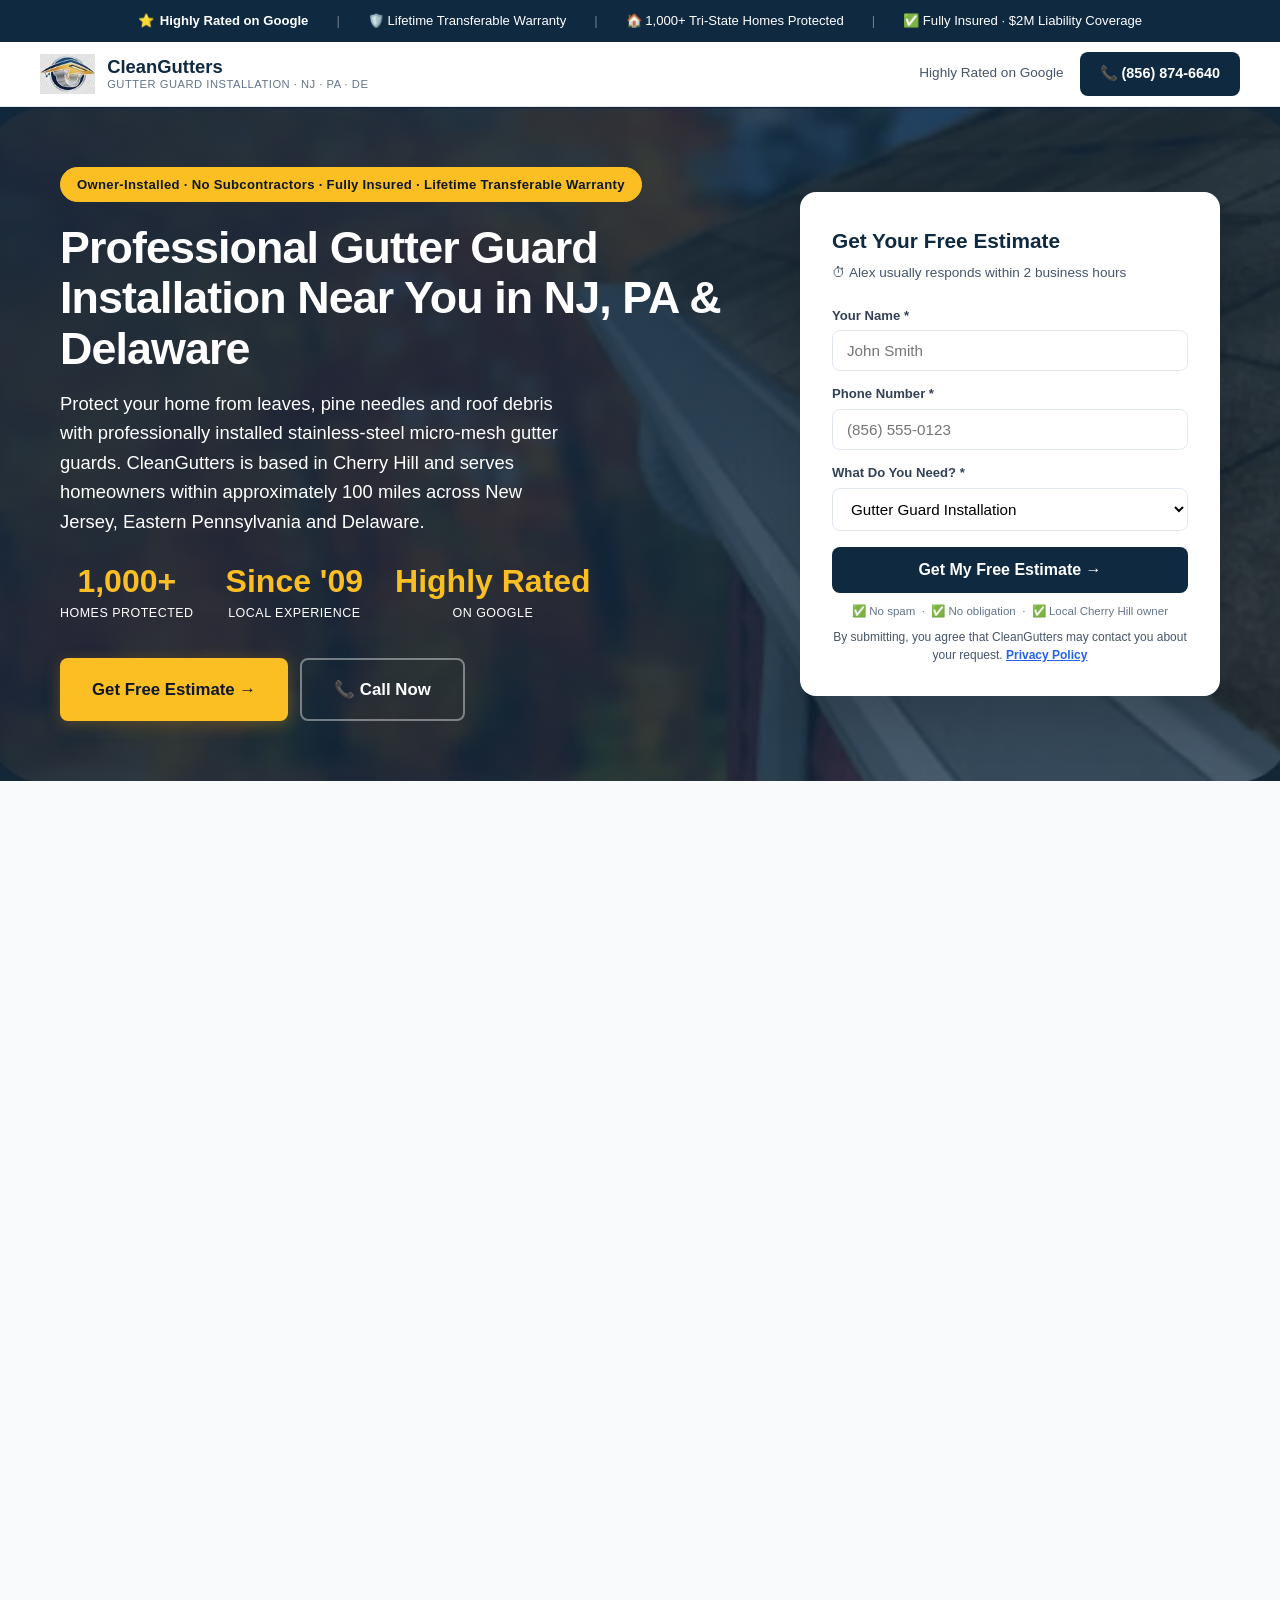
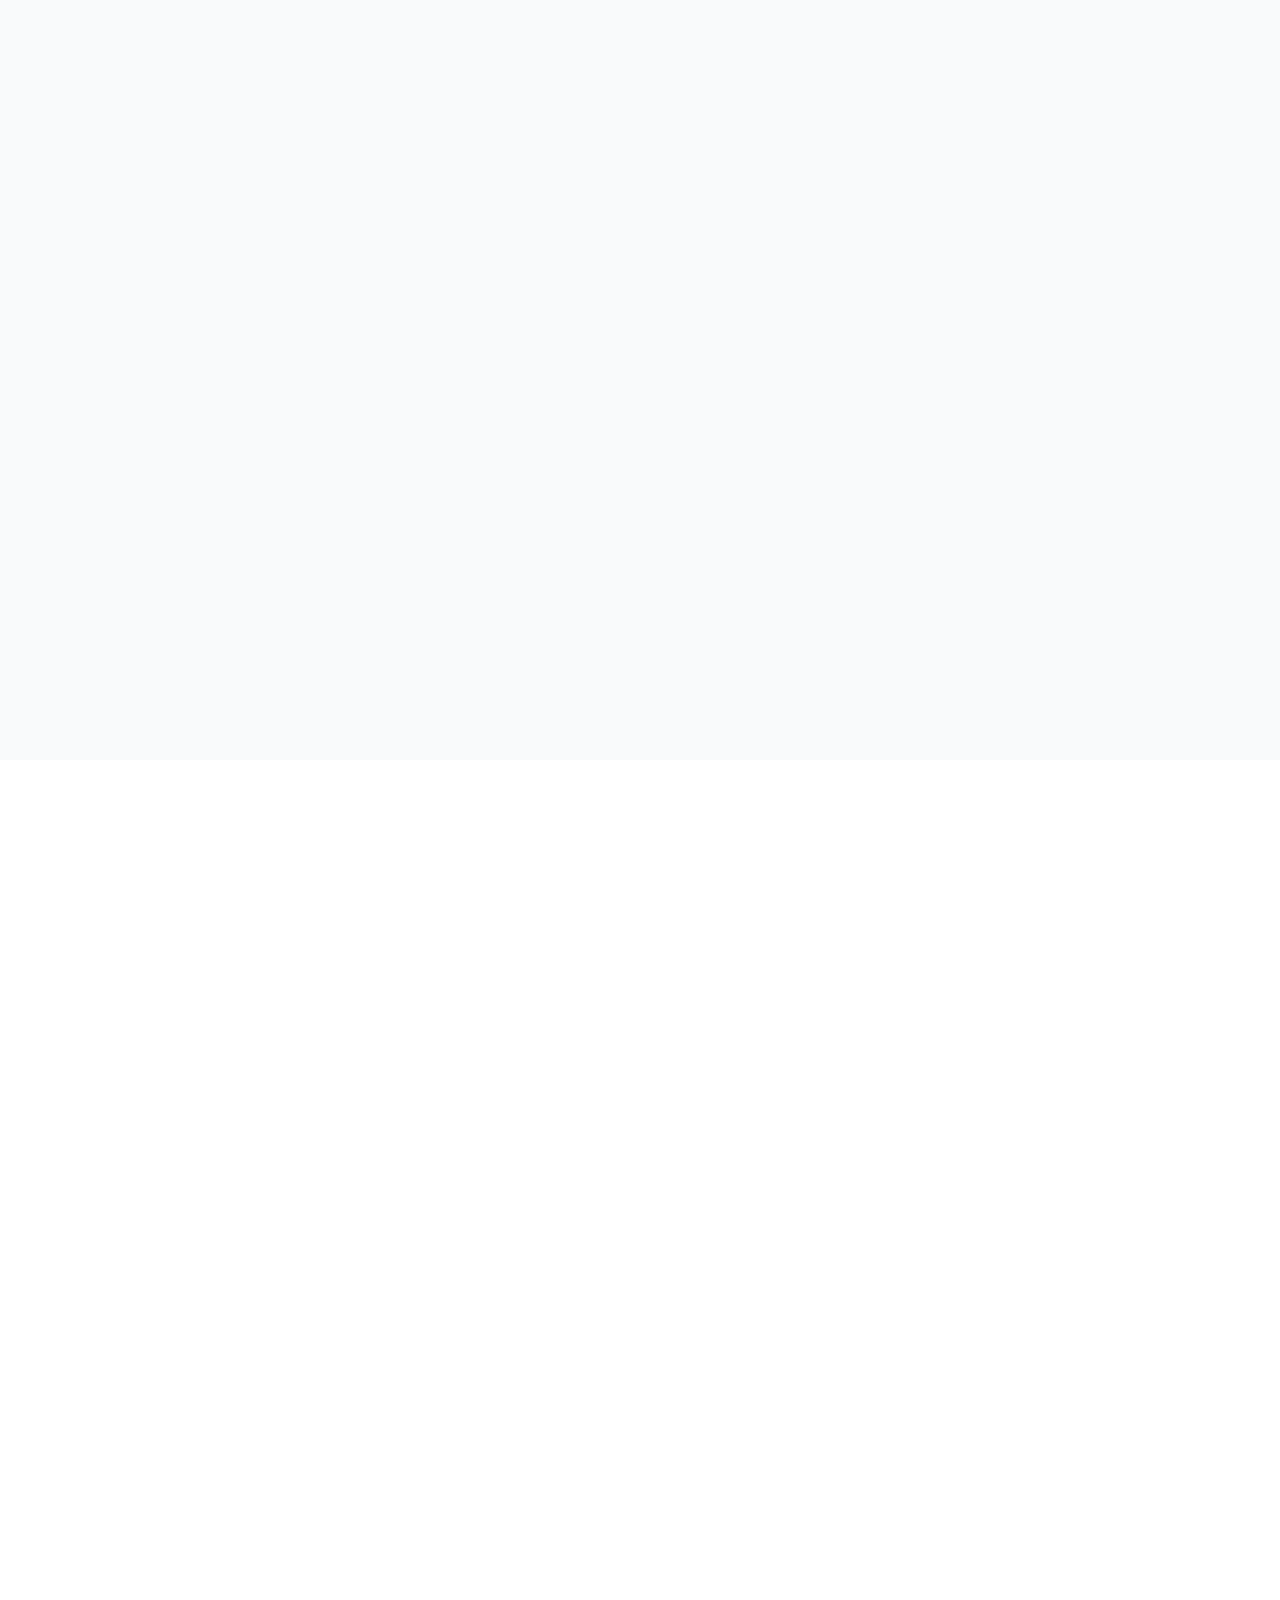
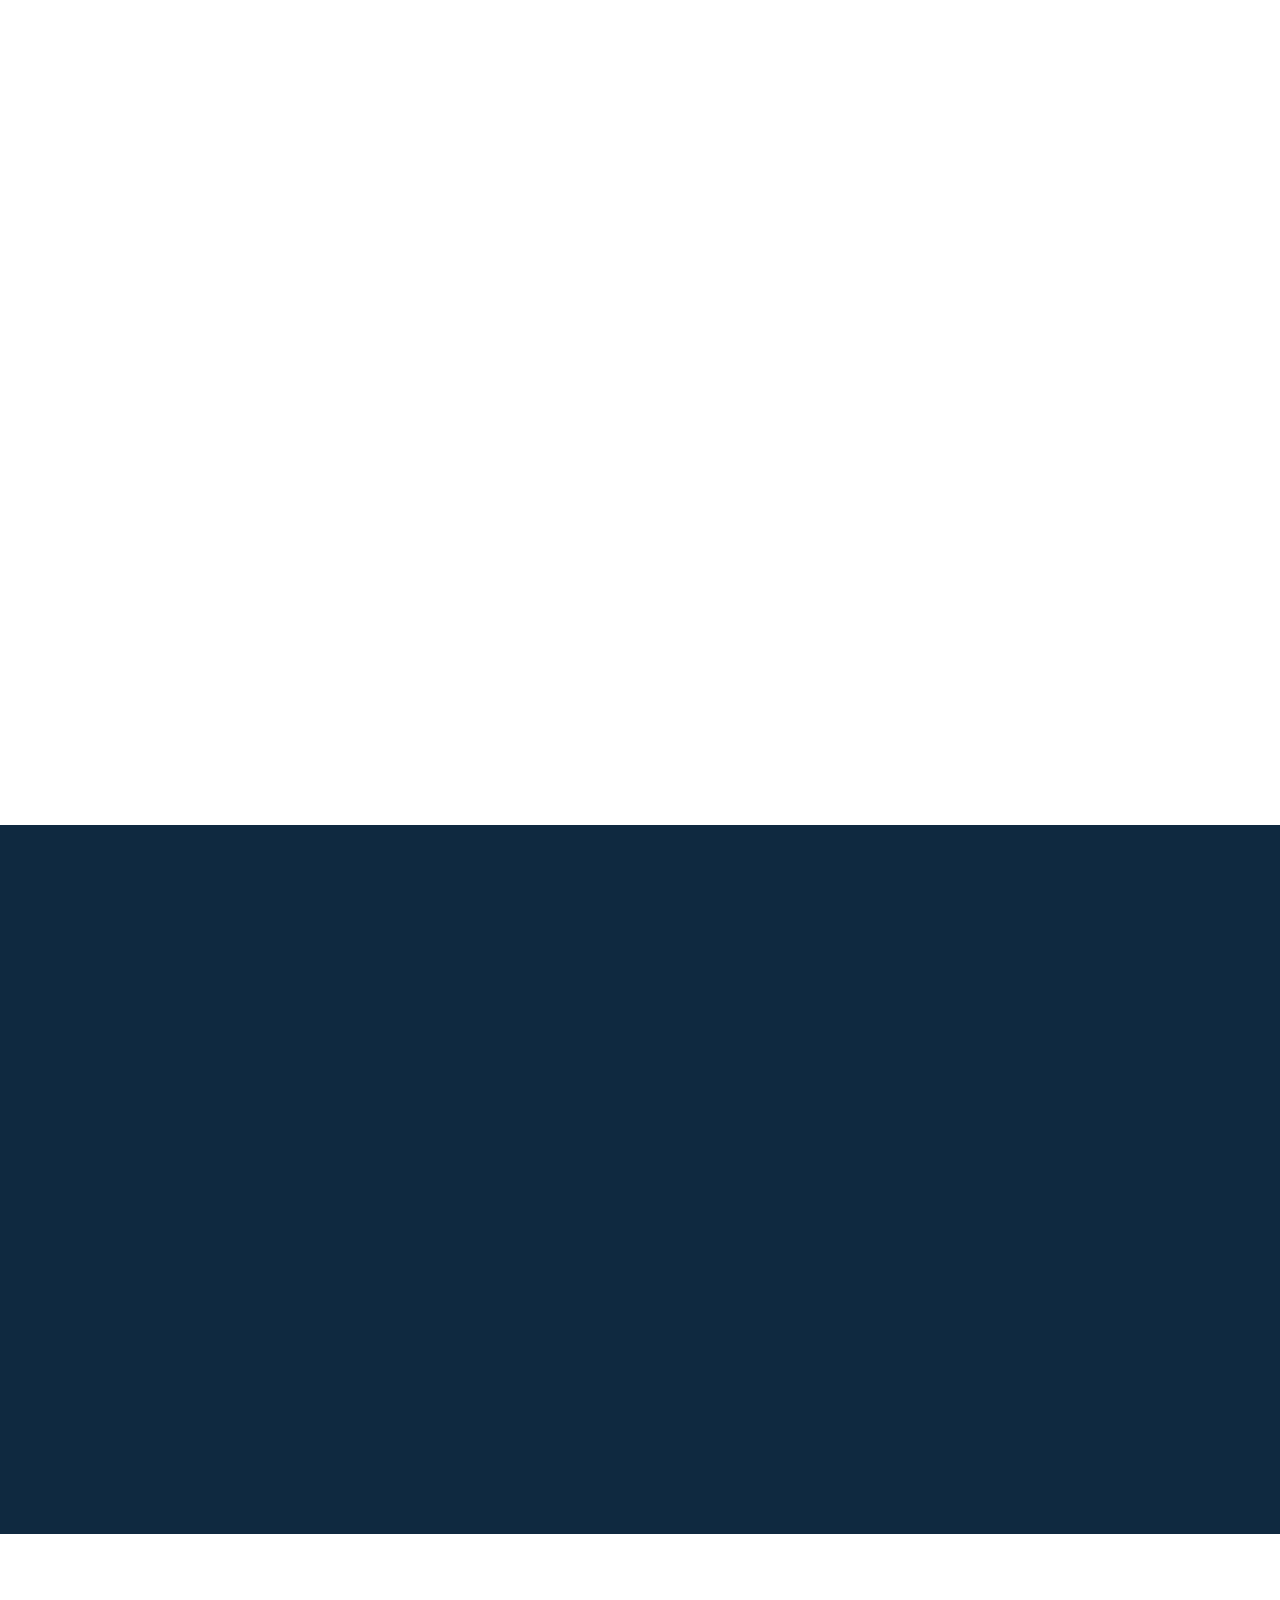
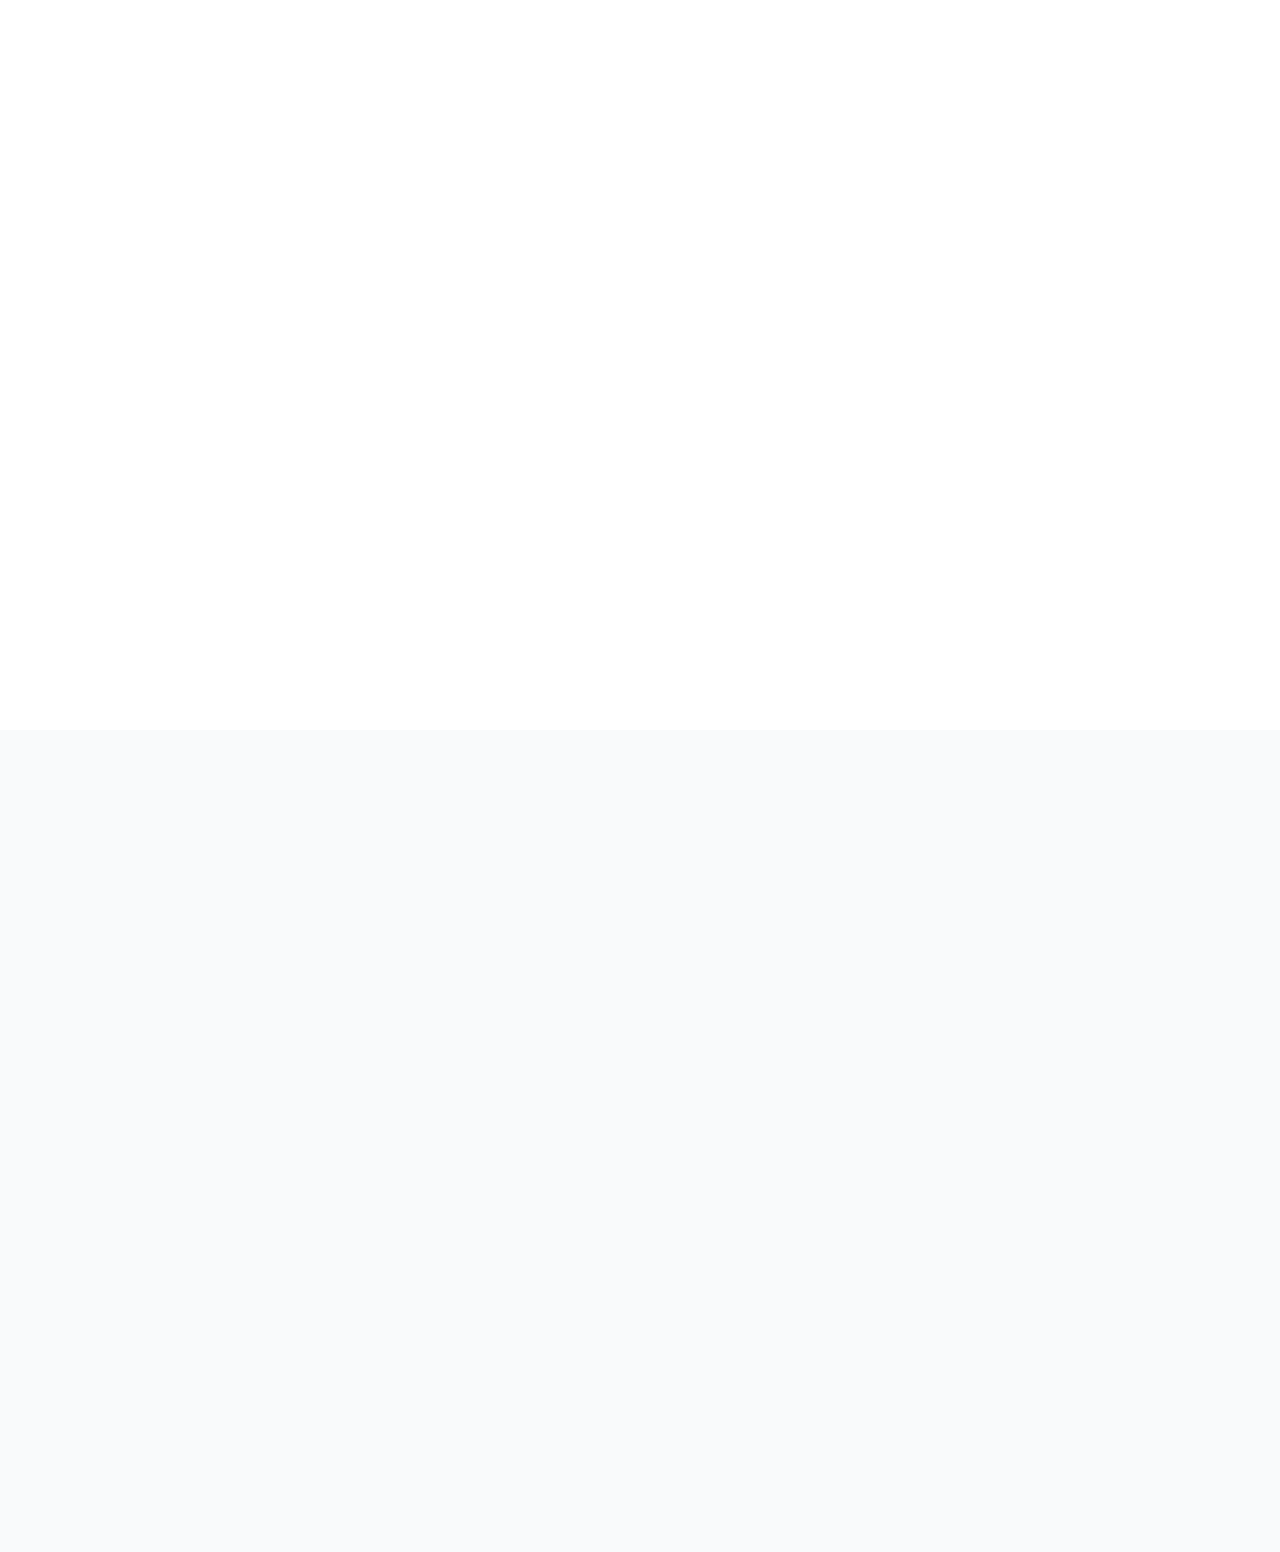
==== commit a017500a: "Audit and standardize all factual claims on homepage" ====
--- a/index.html
+++ b/index.html
@@ -328,7 +328,7 @@
       "@type": "Person",
       "name": "Alex Wasco",
       "jobTitle": "Owner & Installer",
-      "description": "18 years of professional gutter guard and exterior lighting experience."
+      "description": "Serving local homeowners with professional gutter guard installation since 2009."
     },
     "hasOfferCatalog": {
       "@type": "OfferCatalog",
@@ -352,13 +352,7 @@
         }
       ]
     },
-    "aggregateRating": {
-      "@type": "AggregateRating",
-      "ratingValue": "5.0",
-      "reviewCount": "25",
-      "bestRating": "5",
-      "worstRating": "1"
-    },
+
     "sameAs": ["https://g.page/r/CQgr69prO1cLEAE"]
   }
   </script>
@@ -439,7 +433,7 @@
   <!-- Trust Bar -->
   <div class="trust-bar">
     <div class="trust-bar-inner">
-      <span>⭐ <strong>5.0★</strong> Rated</span>
+      <span>⭐ <strong>Highly Rated on Google</strong></span>
       <span class="sep">|</span>
       <span>🛡️ Lifetime Transferable Warranty</span>
       <span class="sep">|</span>
@@ -458,8 +452,7 @@
       </a>
       <div class="header-right">
         <div class="header-reviews">
-          <span class="stars">★★★★★</span>
-          <span>5.0 · 25 reviews</span>
+          <span>Highly Rated on Google</span>
         </div>
         <a href="tel:8568746640" class="btn-phone">📞 (856) 874-6640</a>
       </div>
@@ -478,19 +471,19 @@
       <div class="hero-left">
         <div class="hero-badge">Owner-Installed · No Subcontractors · Fully Insured · Lifetime Transferable Warranty</div>
         <h1>Professional Gutter Guard Installation Near You in NJ, PA &amp; Delaware</h1>
-        <p class="hero-sub">Protect your home from leaves, pine needles and roof debris with professionally installed stainless-steel micro-mesh gutter guards. CleanGutters is based in Cherry Hill and serves homeowners within approximately 75 miles across New Jersey, Eastern Pennsylvania and Delaware.</p>
+        <p class="hero-sub">Protect your home from leaves, pine needles and roof debris with professionally installed stainless-steel micro-mesh gutter guards. CleanGutters is based in Cherry Hill and serves homeowners within approximately 100 miles across New Jersey, Eastern Pennsylvania and Delaware.</p>
         <div class="hero-stats">
           <div class="hero-stat">
             <span class="hero-stat-num">1,000+</span>
             <span class="hero-stat-label">Homes Protected</span>
           </div>
           <div class="hero-stat">
-            <span class="hero-stat-num">18yr</span>
-            <span class="hero-stat-label">Experience</span>
+            <span class="hero-stat-num">Since '09</span>
+            <span class="hero-stat-label">Local Experience</span>
           </div>
           <div class="hero-stat">
-            <span class="hero-stat-num">5.0★</span>
-            <span class="hero-stat-label">Google Rating</span>
+            <span class="hero-stat-num">Highly Rated</span>
+            <span class="hero-stat-label">On Google</span>
           </div>
         </div>
         <div class="hero-ctas">
@@ -500,7 +493,7 @@
       </div>
       <div class="hero-form-card" id="form">
         <h2>Get Your Free Estimate</h2>
-        <p class="form-sub">⏱ Alex calls you back personally — usually within 2 hours</p>
+        <p class="form-sub">⏱ Alex usually responds within 2 business hours</p>
         <form id="leadForm">
           <label for="name">Your Name *</label>
           <input type="text" id="name" name="name" autocomplete="name" required placeholder="John Smith">
@@ -525,7 +518,7 @@
         <div class="form-success" id="formSuccess">
           <div class="check">✅</div>
           <h3>Request Received!</h3>
-          <p>Alex will call you within 2 hours. Need us sooner? <a href="tel:8568746640"><strong>(856) 874-6640</strong></a></p>
+          <p>Alex usually responds within 2 business hours. Need us sooner? <a href="tel:8568746640"><strong>(856) 874-6640</strong></a></p>
         </div>
       </div>
     </div>
@@ -578,7 +571,7 @@
         <div class="how-step">
           <div class="how-num">1</div>
           <h3>Free Home Assessment</h3>
-          <p>Alex can visit your home today or tomorrow, inspect your gutters, and provide a no-pressure quote before the next storm does more damage.</p>
+          <p>Alex will schedule a visit at a time that works for you, inspect your gutters, and provide a no-pressure quote.</p>
         </div>
         <div class="how-step">
           <div class="how-num">2</div>
@@ -612,7 +605,7 @@
           <tr><td>Estimate</td><td class="us">Free, no-pressure home assessment</td></tr>
           <tr><td>Insurance</td><td class="us">Fully insured with $2 million liability coverage</td></tr>
           <tr><td>Warranty</td><td class="us">Lifetime transferable warranty</td></tr>
-          <tr><td>Experience</td><td class="us">18 years of gutter experience</td></tr>
+          <tr><td>Experience</td><td class="us">Serving local homeowners since 2009</td></tr>
         </tbody>
       </table>
       </div>
@@ -669,14 +662,13 @@
           <h2 class="section-title">What Neighbors Are Saying</h2>
         </div>
         <div class="reviews-summary">
-          <span class="stars">★★★★★</span>
-          <strong>5.0</strong> out of 5 stars · 25 Google reviews
+          <strong>Highly Rated</strong> on Google
         </div>
       </div>
       <div class="reviews-grid">
         <div class="review-card">
           <div class="review-stars">★★★★★</div>
-          <p class="review-text">"Got my gutters replaced and with new gutter guards. Looks great and no more cleanings."</p>
+          <p class="review-text">"Got my gutters replaced and with new gutter guards. Looks great and I rarely need cleanings anymore."</p>
           <div class="review-author">
             <strong>Pat L.</strong>
             <span class="review-meta">Google Review · 3 weeks ago</span>
@@ -759,7 +751,7 @@
   <!-- Bottom CTA -->
   <section class="bottom-cta">
     <h2>Ready for Professionally Installed Gutter Guards?</h2>
-    <p>Free in-home estimate. No pressure. Alex will call you personally.</p>
+    <p>Free in-home estimate. No pressure. Alex usually responds within 2 business hours.</p>
     <div class="hero-ctas">
       <a href="tel:8568746640" class="btn-primary">📞 Call (856) 874-6640</a>
       <a href="#form" class="btn-outline">📋 Request Estimate</a>
@@ -769,7 +761,7 @@
   <!-- Service Areas -->
   <section style="padding:40px 20px;text-align:center;background:var(--gray-50);">
     <p style="font-size:0.88rem;color:var(--gray-700);max-width:800px;margin:0 auto;line-height:1.8;">
-      <strong style="color:var(--navy);font-size:0.95rem;">Serving New Jersey, Eastern Pennsylvania &amp; Delaware — 75 miles around Cherry Hill:</strong><br>
+      <strong style="color:var(--navy);font-size:0.95rem;">Serving New Jersey, Eastern Pennsylvania &amp; Delaware — approximately 100 miles around Cherry Hill:</strong><br>
       <strong style="color:var(--gray-800);">New Jersey:</strong> Cherry Hill · Voorhees · Marlton · Haddonfield · Mount Laurel · Moorestown · Medford · Collingswood · Camden · Glassboro · Mullica Hill · Sewell · Woodbury · Williamstown · Turnersville · Sicklerville · Washington Township · Burlington · Deptford · Vineland · Millville · Trenton · Princeton · Hamilton · Freehold &nbsp;·&nbsp;
       <strong style="color:var(--gray-800);">Eastern Pennsylvania:</strong> Philadelphia · King of Prussia · West Chester · Doylestown · Yardley · North Wales · Lansdale · Bucks County · Montgomery County · Chester County · Delaware County &nbsp;·&nbsp;
       <strong style="color:var(--gray-800);">Delaware:</strong> Wilmington · Bear · Newark · New Castle County
@@ -936,4 +928,4 @@
     }
   </script>
 </body>
-</html>+</html>
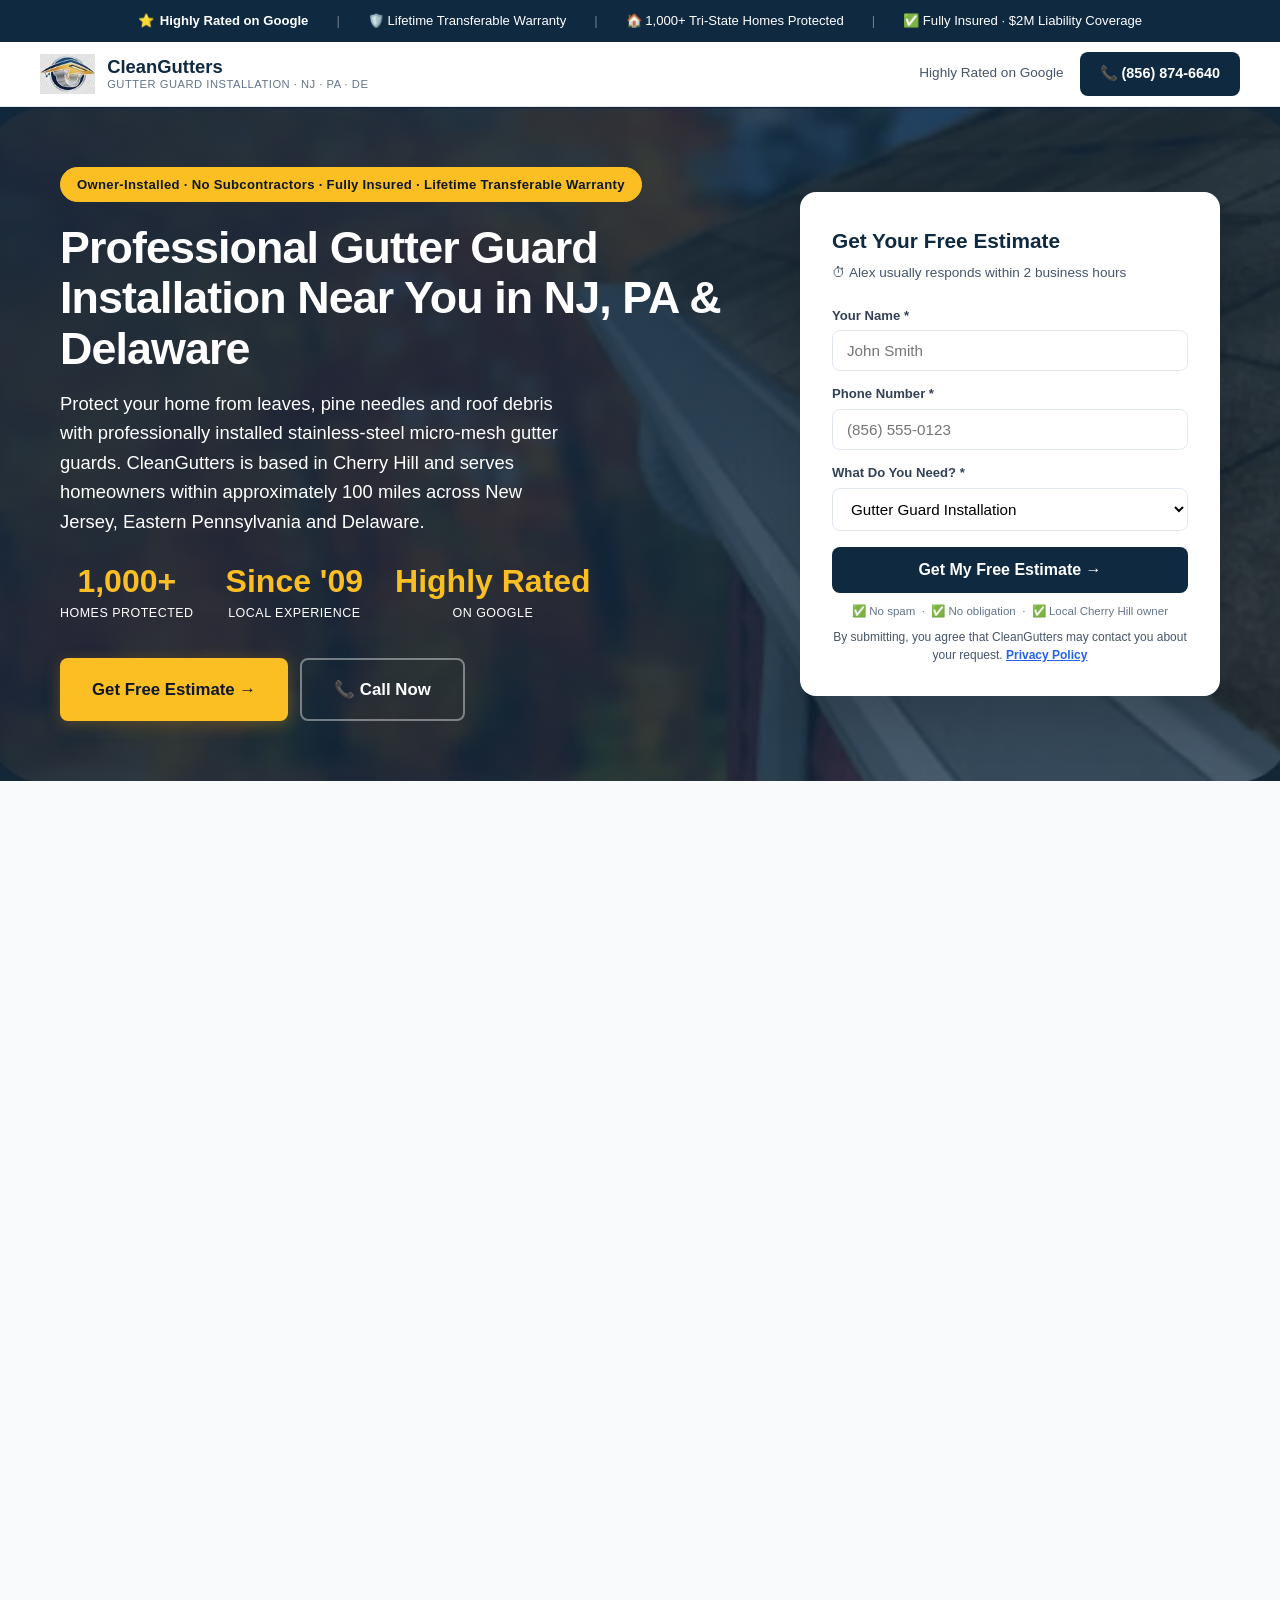
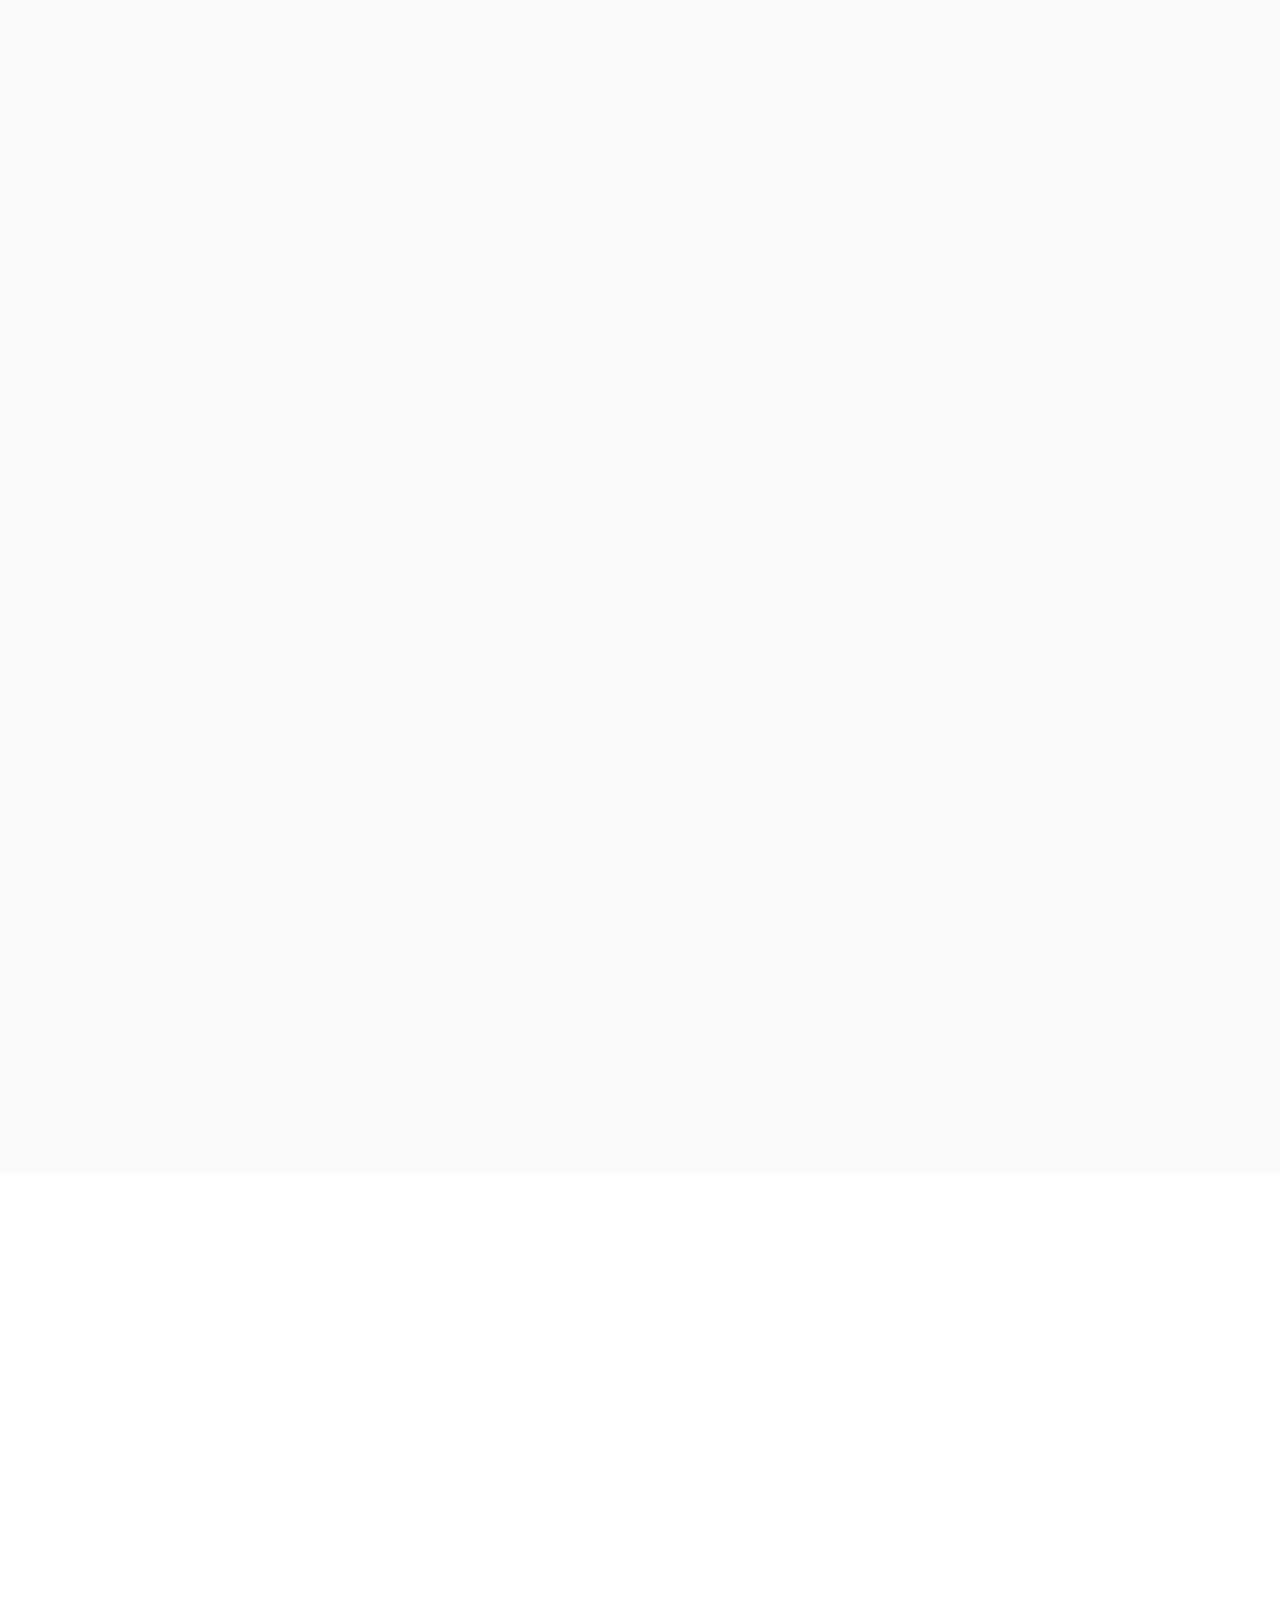
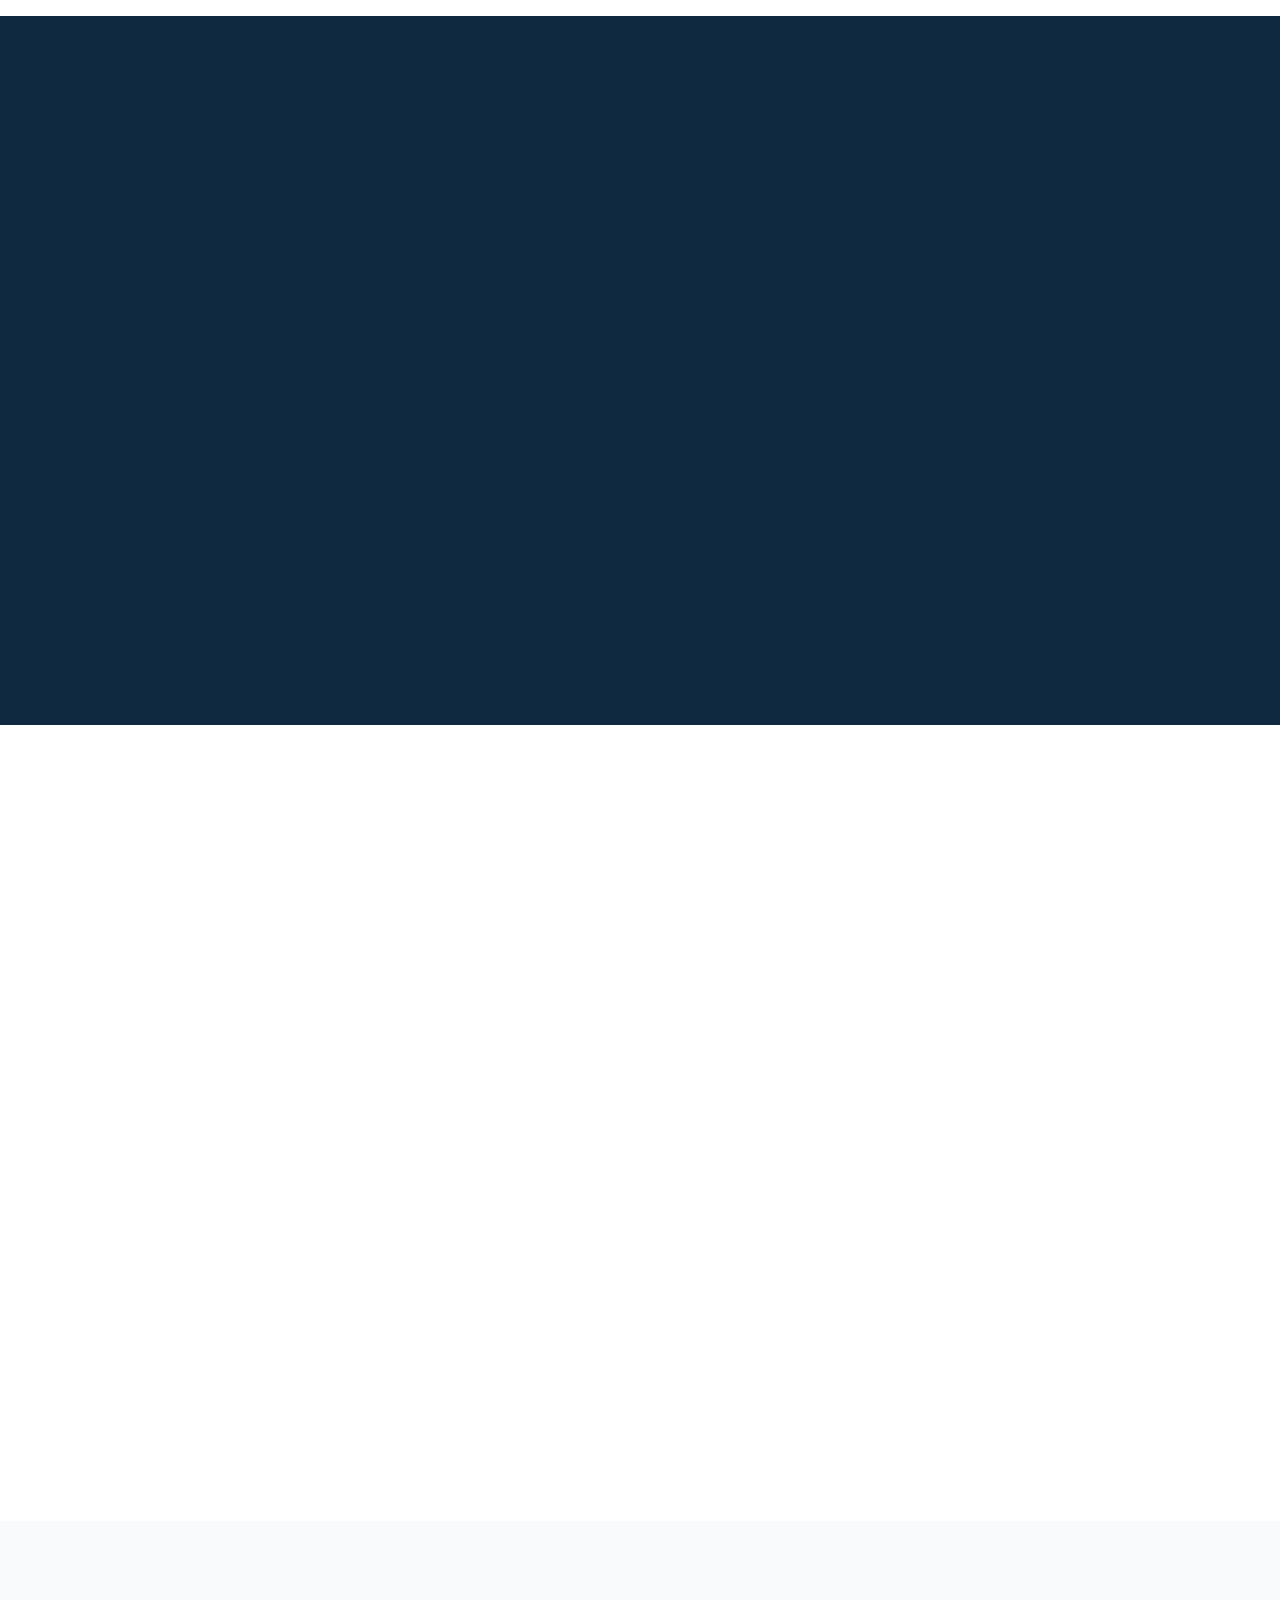
==== commit f9a44f75: "Add real gutter guard before and after sections" ====
--- a/index.html
+++ b/index.html
@@ -536,7 +536,7 @@
           <div class="caption">Micro Mesh Guard Along the Eave</div>
         </div>
         <div class="gallery-card">
-          <picture><source srcset="/images/realwork-2.webp" type="image/webp"><img src="/images/realwork-2-opt.jpg" alt="Completed micro mesh gutter guard run on a local home" loading="lazy" width="600" height="450"></picture>
+          <picture><source srcset="/images/gutter-guard-micro-mesh-installed-upright.webp" type="image/webp"><img src="/images/gutter-guard-micro-mesh-installed-upright.jpg" alt="Completed micro mesh gutter guard run on a local home" loading="lazy" width="600" height="450"></picture>
           <div class="caption">Clean Finished Run</div>
         </div>
         <div class="gallery-card">
@@ -544,8 +544,8 @@
           <div class="caption">Micro Mesh, Edge to Edge</div>
         </div>
         <div class="gallery-card">
-          <picture><source srcset="/images/realwork-4.webp" type="image/webp"><img src="/images/realwork-4-opt.jpg" alt="Gutter guard installation in progress on a local home" loading="lazy" width="600" height="450"></picture>
-          <div class="caption">On the Job — Cherry Hill Area</div>
+          <picture><source srcset="/images/alex-owner-installing-gutter-guards-upright.webp" type="image/webp"><img src="/images/alex-owner-installing-gutter-guards-upright.jpg" alt="Gutter guard installation in progress on a local home" loading="lazy" width="600" height="450"></picture>
+          <div class="caption">Alex Installs Every Job Personally</div>
         </div>
       </div>
 
@@ -560,6 +560,20 @@
       </div>
     </div>
   </section>
+
+  <!-- Real before and after -->
+<section class="gallery-section" id="real-guard-before-after">
+  <div class="gallery-inner">
+    <span class="section-label">Before &amp; After</span>
+    <h2 class="section-title">Open Gutter to Finished Micro-Mesh Protection</h2>
+    <p class="section-sub">The same local roofline before and after Alex installed the stainless-steel micro-mesh system.</p>
+    <div class="gallery-grid" style="max-width:820px;margin:0 auto;grid-template-columns:repeat(auto-fit,minmax(260px,1fr));">
+      <div class="gallery-card" style="aspect-ratio:3/4"><picture><source srcset="/images/gutter-guard-before-real-job.webp" type="image/webp"><img src="/images/gutter-guard-before-real-job.jpg" alt="Before gutter guard installation: open gutter on a local home" loading="lazy" width="768" height="1024"></picture><div class="caption" style="font-size:1rem">Before · Open gutter</div></div>
+      <div class="gallery-card" style="aspect-ratio:3/4"><picture><source srcset="/images/gutter-guard-after-real-job.webp" type="image/webp"><img src="/images/gutter-guard-after-real-job.jpg" alt="After gutter guard installation: stainless-steel micro-mesh fitted to the same roofline" loading="lazy" width="768" height="1024"></picture><div class="caption" style="font-size:1rem">After · Micro-mesh installed</div></div>
+    </div>
+    <p style="text-align:center;max-width:720px;margin:18px auto 0;color:var(--gray-600)">Real CleanGutters Lighting work. Installed edge to edge with a clean, low-profile finish.</p>
+  </div>
+</section>
 
   <!-- How It Works -->
   <section class="how-section">
@@ -774,7 +788,7 @@
       <div>
         <strong style="color:var(--white);font-size:0.95rem;">CleanGutters — Professional Gutter Guard Installation</strong><br>
         <span style="color:var(--gray-400);font-size:0.85rem;">Operated by CleanGutters Lighting</span> <span class="footer-sep">·</span> <span style="color:var(--gray-400);">Fully Insured</span> <span class="footer-sep">·</span> <span style="color:var(--gray-400);">$2M Liability</span><br>
-        <span style="color:var(--gray-400);">132 Cherry Parke, Cherry Hill, NJ 08002</span> <span class="footer-sep">·</span> <span style="color:var(--gray-400);">Locally Owned</span> <span class="footer-sep">·</span> <span style="color:var(--gray-400);">18 Years Experience</span>
+        <span style="color:var(--gray-400);">132 Cherry Parke, Cherry Hill, NJ 08002</span> <span class="footer-sep">·</span> <span style="color:var(--gray-400);">Locally Owned</span> <span class="footer-sep">·</span> <span style="color:var(--gray-400);">Serving Homeowners Since 2009</span>
       </div>
       <div style="text-align:right;">
         <a href="tel:8568746640">📞 (856) 874-6640</a> <span class="footer-sep">·</span> <a href="mailto:cleangutters2008@gmail.com">✉️ Email Us</a><br>
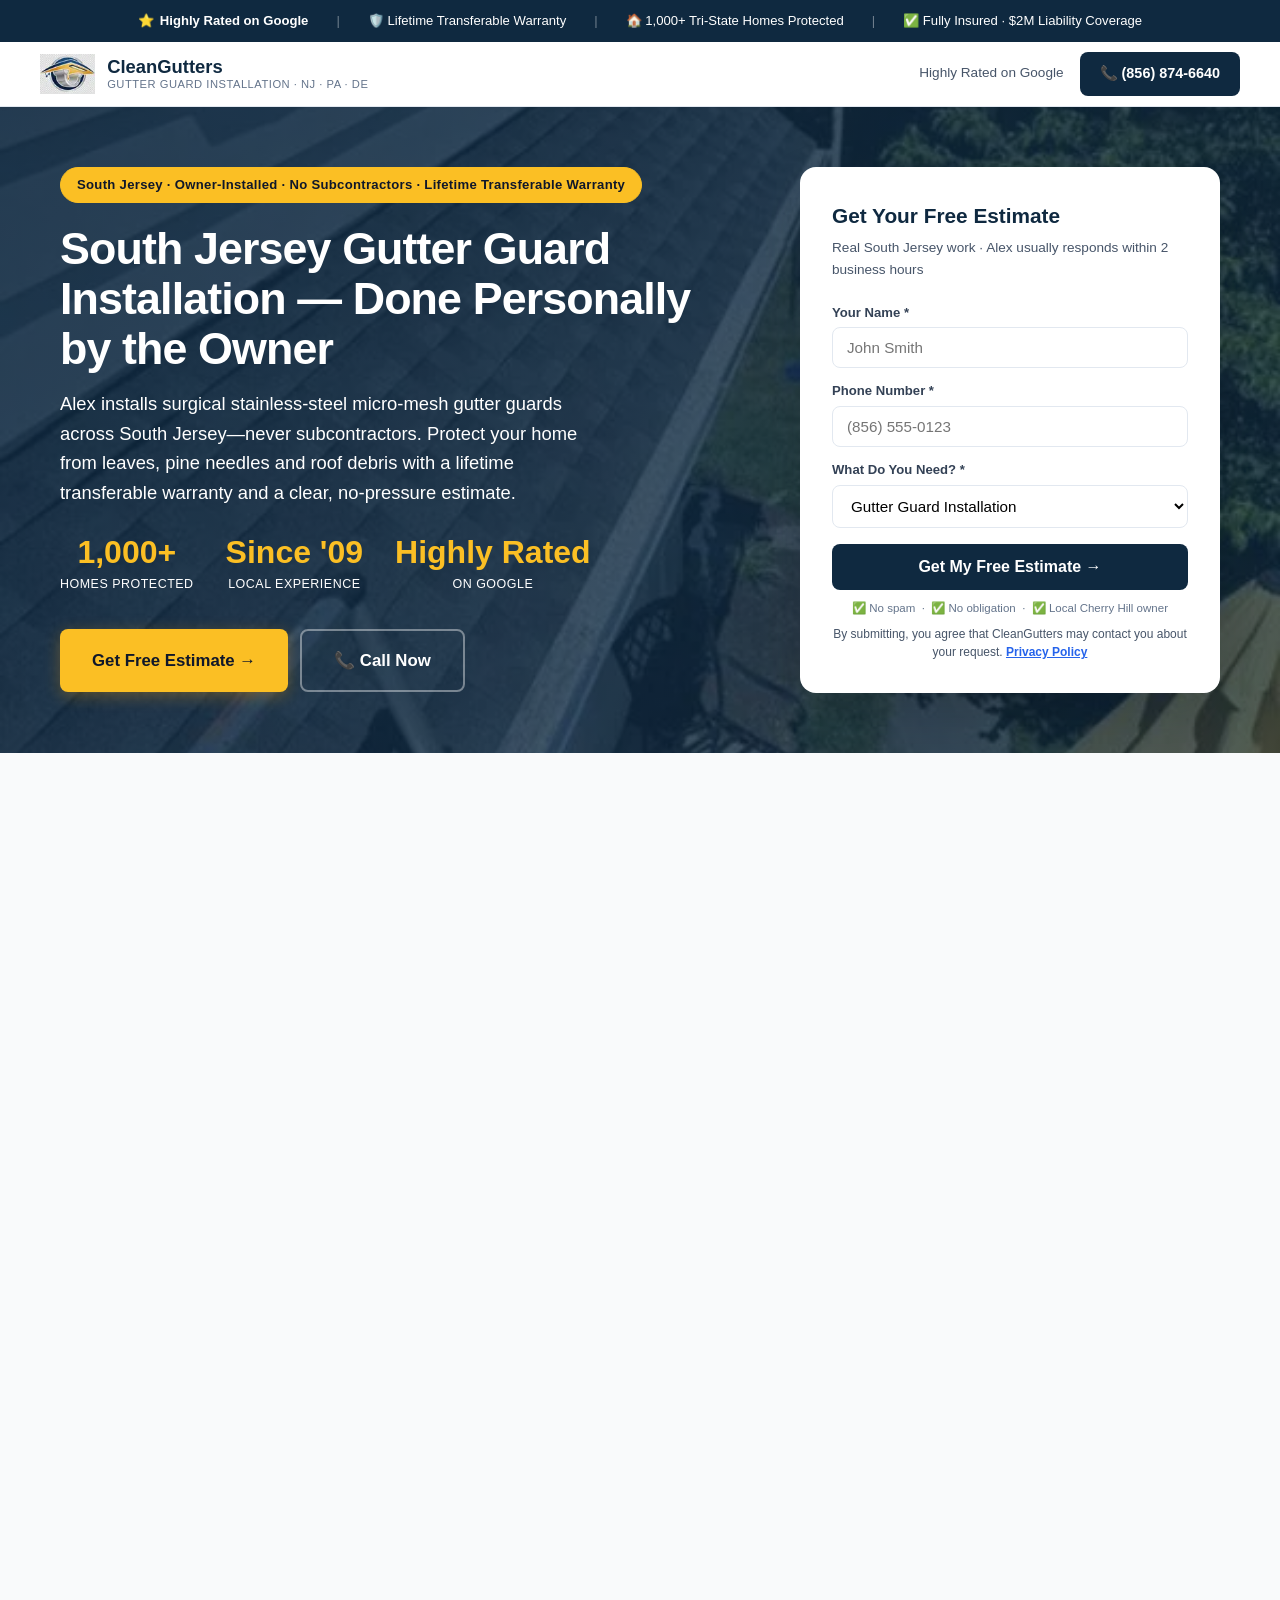
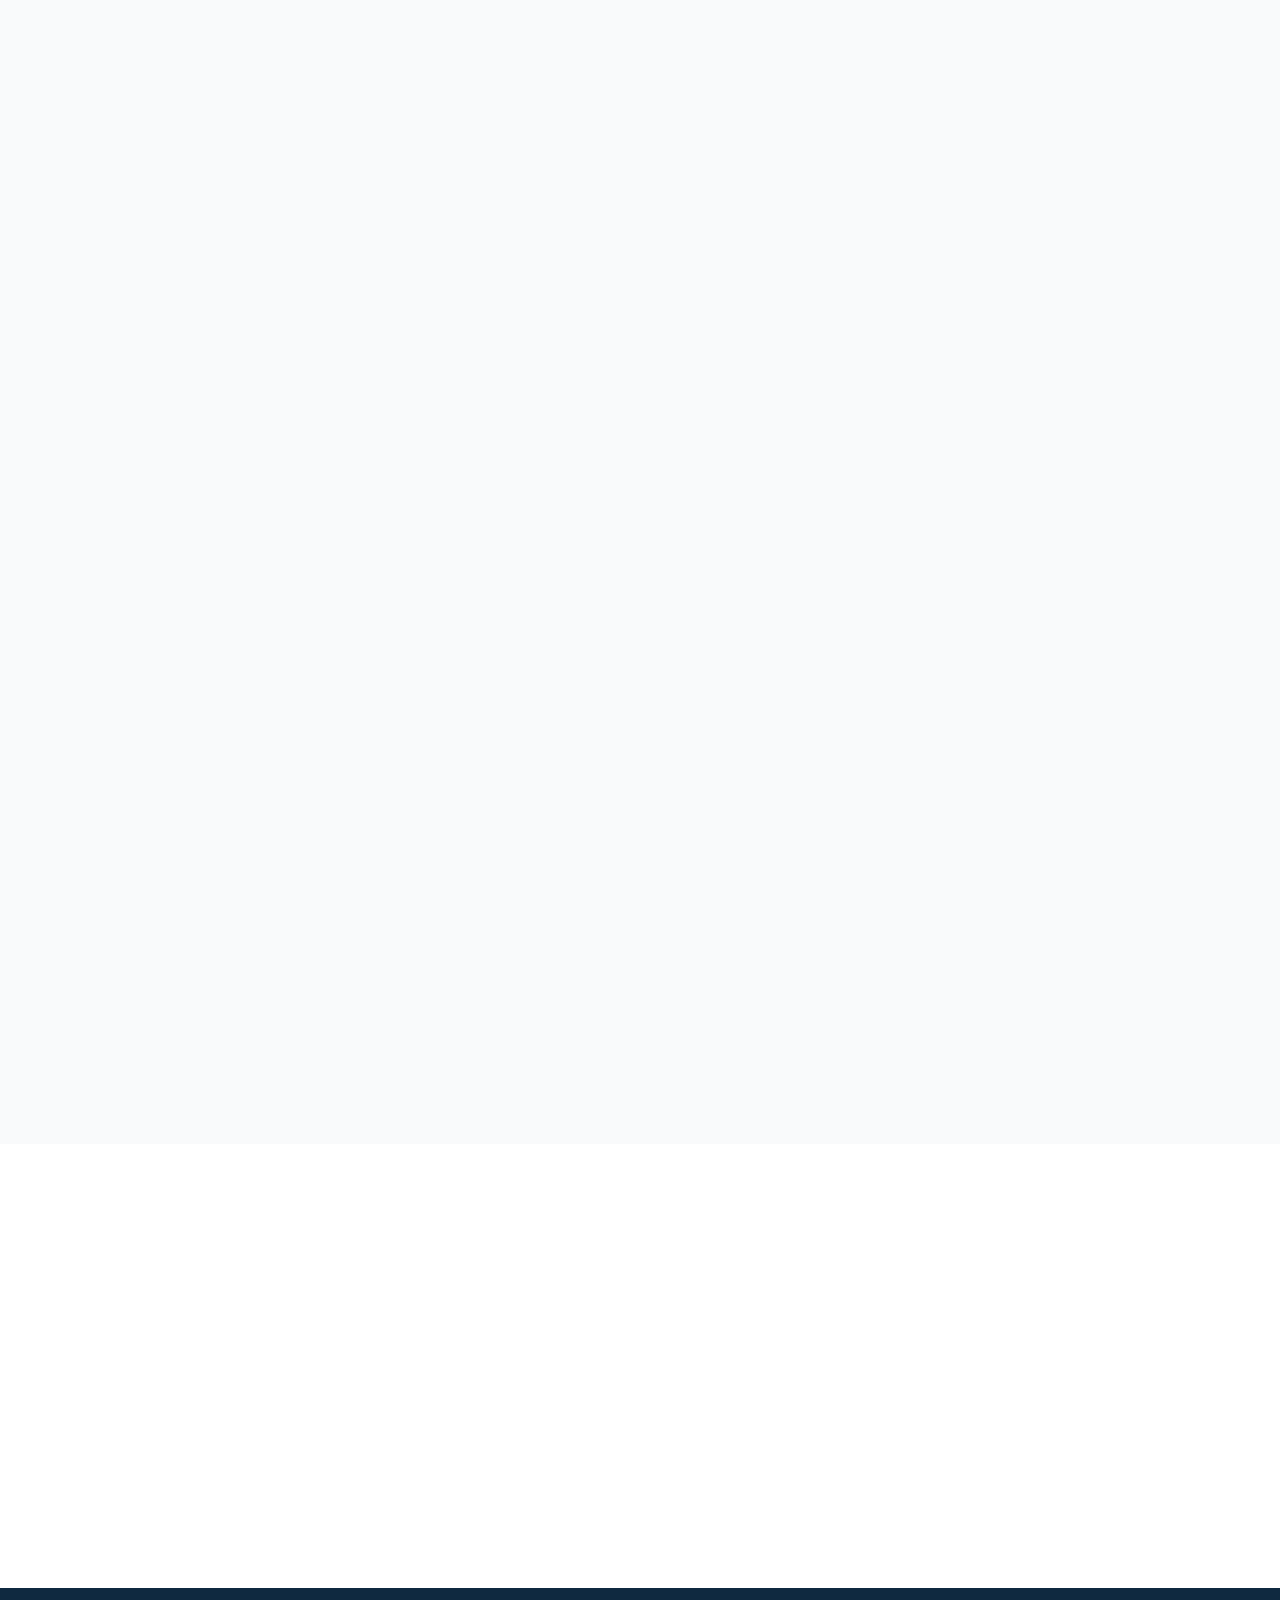
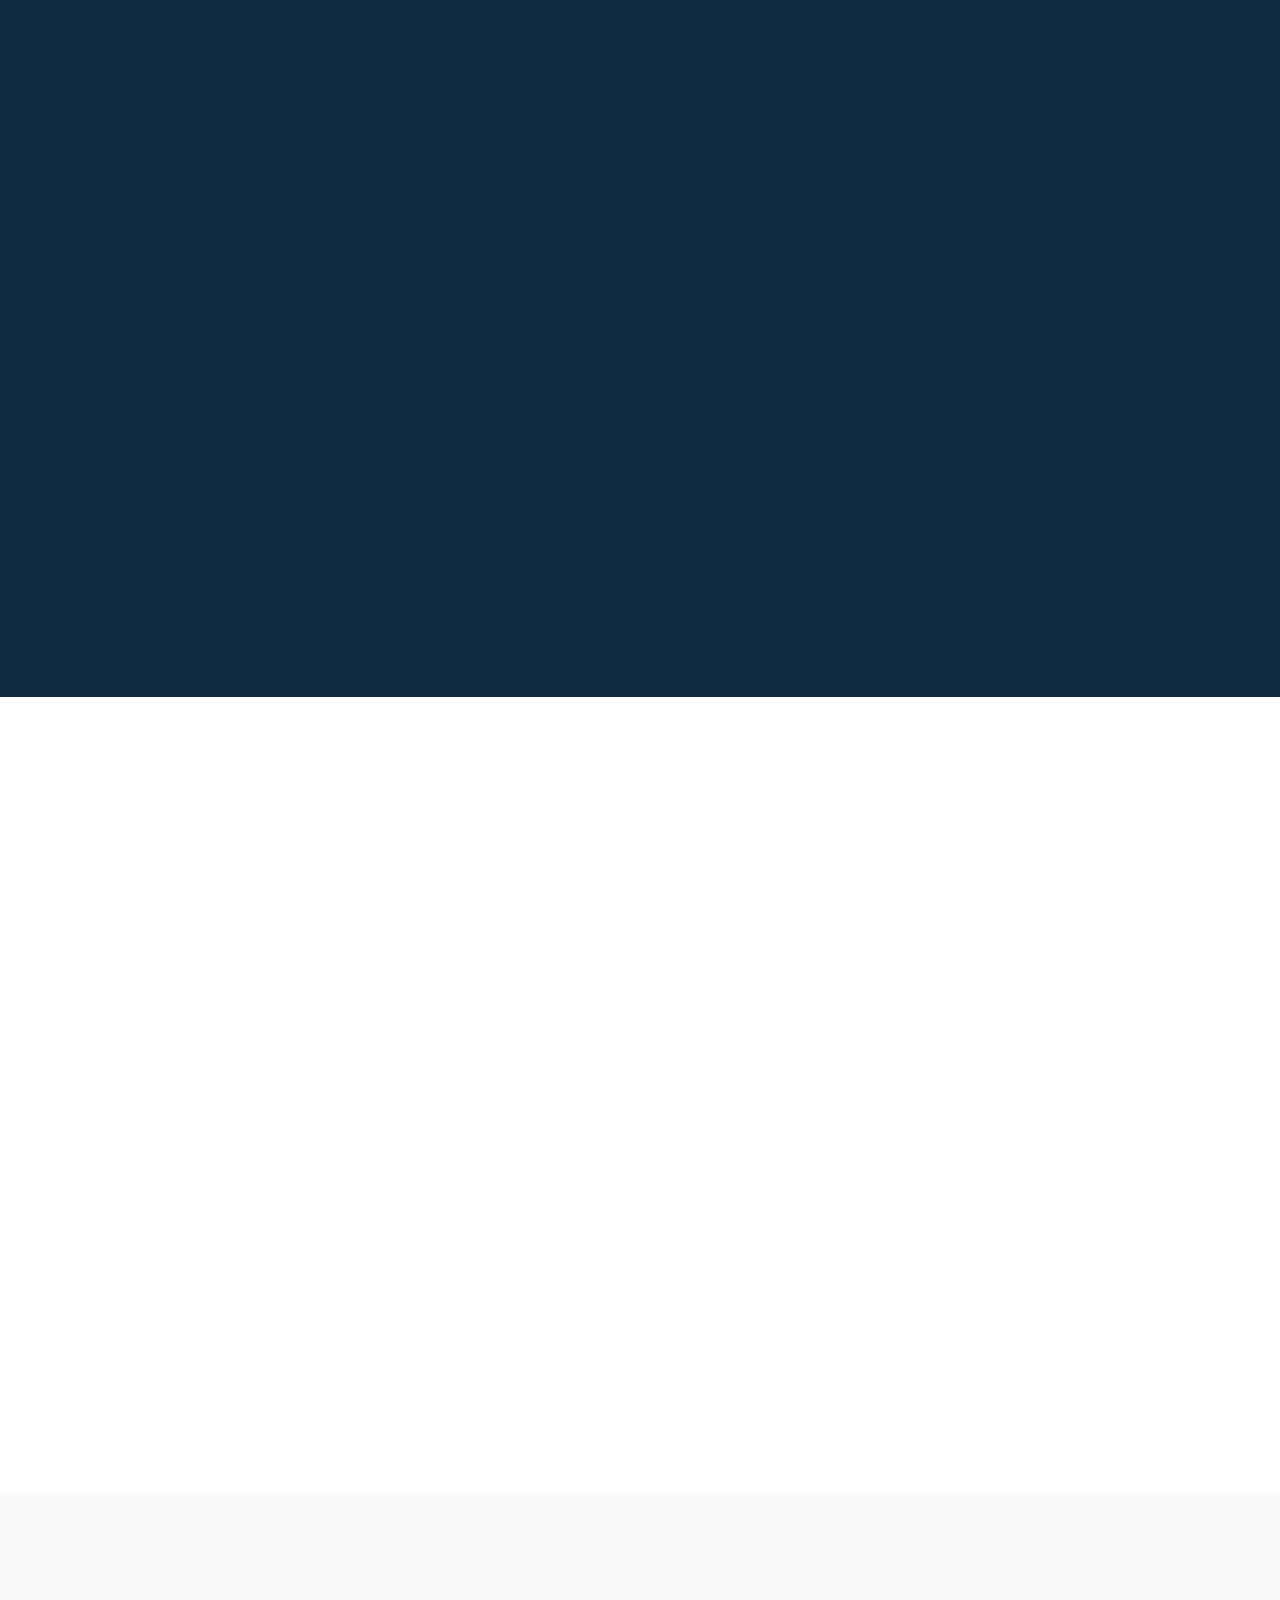
==== commit d2134686: "Improve South Jersey landing page relevance" ====
--- a/index.html
+++ b/index.html
@@ -7,12 +7,12 @@
   <link rel="icon" type="image/png" sizes="32x32" href="/favicon-32.png">
   <link rel="icon" type="image/png" sizes="16x16" href="/favicon-16.png">
   <link rel="apple-touch-icon" href="/apple-touch-icon.png">
-  <title>Gutter Guard Installation Near You | NJ, PA & DE | CleanGutters</title>
-  <meta name="description" content="Owner-installed stainless-steel micro-mesh gutter guards serving NJ, Eastern PA and Delaware from Cherry Hill. Get a free, no-pressure estimate.">
+  <title>South Jersey Gutter Guard Installation | CleanGutters Lighting</title>
+  <meta name="description" content="Owner-installed stainless-steel micro-mesh gutter guards for South Jersey homes. Alex installs every job personally. Free, no-pressure estimate.">
   <meta name="robots" content="noindex, follow">
   <link rel="canonical" href="https://cleangutters-nj.com/">
   <!-- Preload hero image (self-hosted, WebP) -->
-  <link rel="preload" as="image" href="/images/hero.webp" fetchpriority="high">
+  <link rel="preload" as="image" href="/images/realwork-4.webp" fetchpriority="high">
   <style>
     *, *::before, *::after { box-sizing: border-box; margin: 0; padding: 0; }
     :root {
@@ -463,15 +463,15 @@
   <section class="hero">
     <div class="hero-bg">
       <picture>
-        <source srcset="/images/hero.webp" type="image/webp">
-        <img src="/images/hero-opt.jpg" alt="CleanGutters completed gutter guard installation on a New Jersey home" width="1200" height="900" fetchpriority="high">
+        <source srcset="/images/realwork-4.webp" type="image/webp">
+        <img src="/images/realwork-4-opt.jpg" alt="Real CleanGutters Lighting gutter guard installation on a South Jersey home" width="600" height="450" fetchpriority="high">
       </picture>
     </div>
     <div class="hero-content">
       <div class="hero-left">
-        <div class="hero-badge">Owner-Installed · No Subcontractors · Fully Insured · Lifetime Transferable Warranty</div>
-        <h1>Professional Gutter Guard Installation Near You in NJ, PA &amp; Delaware</h1>
-        <p class="hero-sub">Protect your home from leaves, pine needles and roof debris with professionally installed stainless-steel micro-mesh gutter guards. CleanGutters is based in Cherry Hill and serves homeowners within approximately 100 miles across New Jersey, Eastern Pennsylvania and Delaware.</p>
+        <div class="hero-badge">South Jersey · Owner-Installed · No Subcontractors · Lifetime Transferable Warranty</div>
+        <h1>South Jersey Gutter Guard Installation — Done Personally by the Owner</h1>
+        <p class="hero-sub">Alex installs surgical stainless-steel micro-mesh gutter guards across South Jersey—never subcontractors. Protect your home from leaves, pine needles and roof debris with a lifetime transferable warranty and a clear, no-pressure estimate.</p>
         <div class="hero-stats">
           <div class="hero-stat">
             <span class="hero-stat-num">1,000+</span>
@@ -493,7 +493,7 @@
       </div>
       <div class="hero-form-card" id="form">
         <h2>Get Your Free Estimate</h2>
-        <p class="form-sub">⏱ Alex usually responds within 2 business hours</p>
+        <p class="form-sub">Real South Jersey work · Alex usually responds within 2 business hours</p>
         <form id="leadForm">
           <label for="name">Your Name *</label>
           <input type="text" id="name" name="name" autocomplete="name" required placeholder="John Smith">
